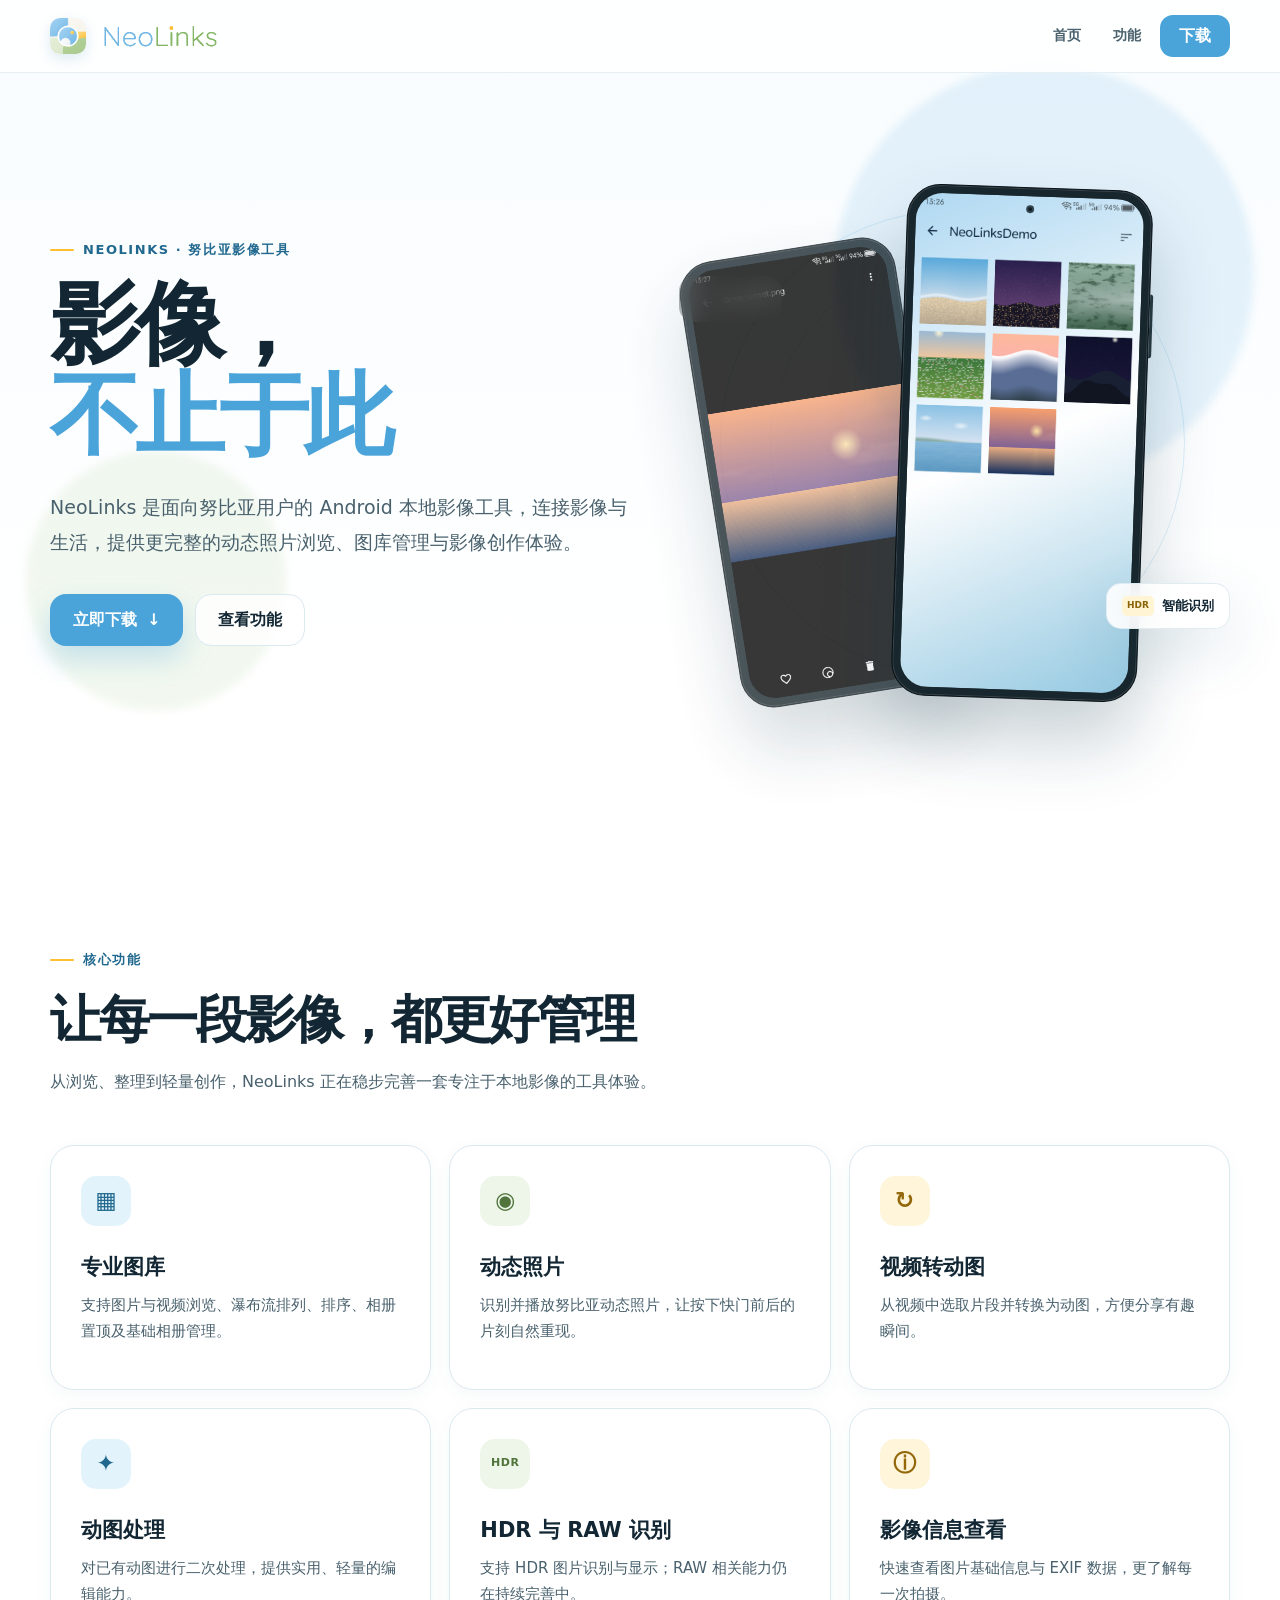
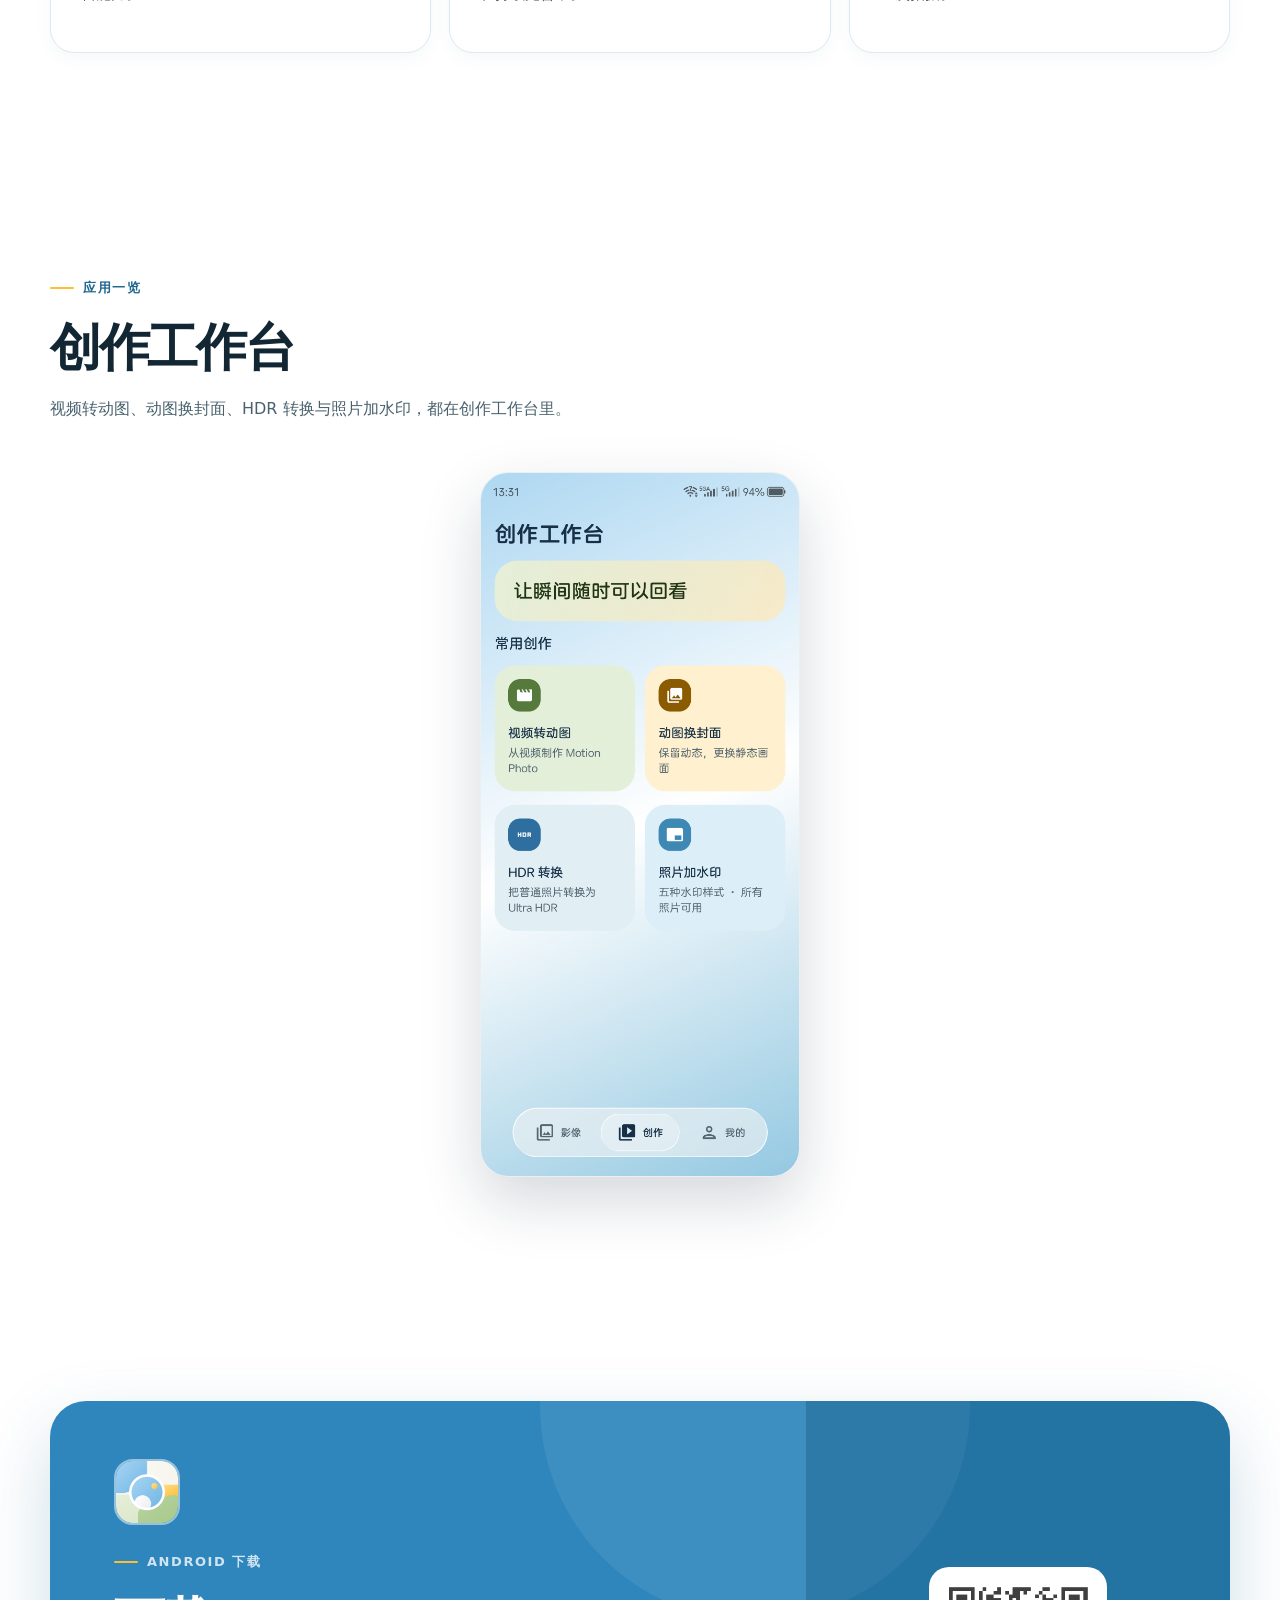
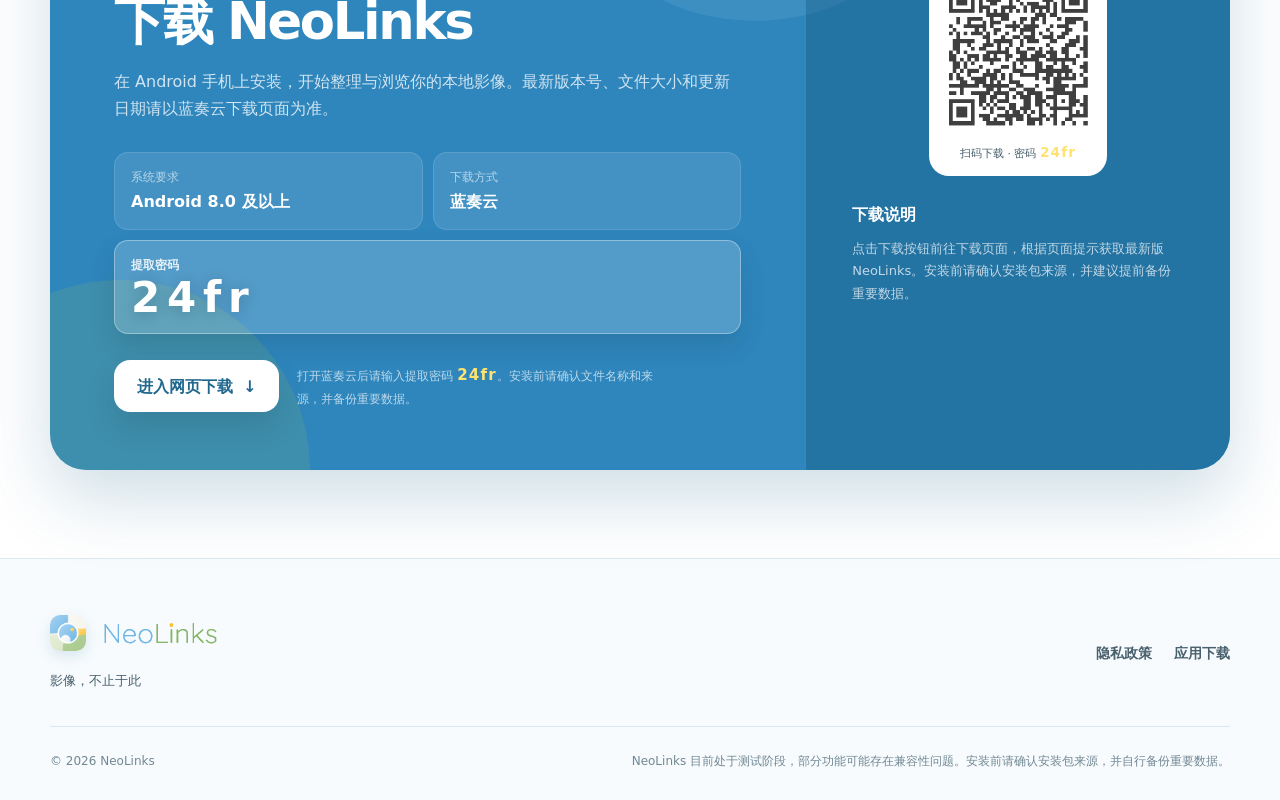
==== index.html @ cbce072b "首页使用应用真实界面截图，新增创作工作台预览区块" ====
<!doctype html>
<html lang="zh-CN">
<head>
  <meta charset="utf-8">
  <meta name="viewport" content="width=device-width, initial-scale=1">
  <meta name="theme-color" content="#f7fbfe">
  <meta name="description" content="NeoLinks（努比亚影像工具）是面向 Android 用户的本地影像应用，支持图库管理、动态照片、视频转动图与影像信息查看。">
  <meta name="author" content="NeoLinks">
  <meta name="application-name" content="NeoLinks">
  <link rel="canonical" href="https://wavejiang.github.io/neolinks-website/">
  <meta property="og:type" content="website">
  <meta property="og:site_name" content="NeoLinks">
  <meta property="og:title" content="NeoLinks（努比亚影像工具）官网">
  <meta property="og:description" content="NeoLinks 是面向努比亚用户的 Android 本地影像工具，支持图库管理、动态照片与影像信息查看。">
  <meta property="og:url" content="https://wavejiang.github.io/neolinks-website/">
  <meta property="og:locale" content="zh_CN">
  <meta name="twitter:card" content="summary">
  <meta name="twitter:title" content="NeoLinks（努比亚影像工具）官网">
  <meta name="twitter:description" content="面向努比亚用户的 Android 本地影像工具。">
  <title>NeoLinks（努比亚影像工具）官网｜影像，不止于此</title>
  <link rel="icon" type="image/png" href="assets/logo/neolinks-icon.png">
  <link rel="stylesheet" href="styles/main.css?v=202608022238">
  <script src="scripts/main.js?v=202608022238" defer></script>
  <script type="application/ld+json">
  {
    "@context": "https://schema.org",
    "@type": "SoftwareApplication",
    "name": "NeoLinks",
    "alternateName": ["NeoLinks 努比亚影像工具", "努比亚图库工具"],
    "url": "https://wavejiang.github.io/neolinks-website/",
    "description": "面向努比亚用户的 Android 本地影像工具，支持图库管理、动态照片、视频转动图与影像信息查看。",
    "applicationCategory": "PhotographyApplication",
    "operatingSystem": "Android",
    "inLanguage": "zh-CN",
    "softwareVersion": "1.0.0",
    "downloadUrl": "https://wwbah.lanzoul.com/b01eunew0b",
    "publisher": {
      "@type": "Organization",
      "name": "NeoLinks"
    }
  }
  </script>
</head>
<body>
  <a class="skip-link" href="#main-content">跳到主要内容</a>

  <header class="site-header" id="top">
    <nav class="nav container" aria-label="主导航">
      <a class="brand" href="#home" aria-label="NeoLinks 首页">
        <img class="brand-icon" src="assets/logo/neolinks-icon.png" alt="">
        <img class="brand-wordmark" src="assets/logo/neolinks-wordmark.png" alt="NeoLinks">
      </a>

      <button class="menu-toggle" type="button" aria-expanded="false" aria-controls="nav-menu">
        <span class="sr-only">打开导航菜单</span>
        <span aria-hidden="true"></span>
        <span aria-hidden="true"></span>
        <span aria-hidden="true"></span>
      </button>

      <div class="nav-menu" id="nav-menu">
        <a href="#home">首页</a>
        <a href="#features">功能</a>
        <a class="button button-small download-link" href="#download" rel="noopener">下载</a>
      </div>
    </nav>
  </header>

  <main id="main-content">
    <section class="hero section" id="home">
      <div class="hero-glow hero-glow-one" aria-hidden="true"></div>
      <div class="hero-glow hero-glow-two" aria-hidden="true"></div>
      <div class="container hero-grid">
        <div class="hero-copy reveal">
          <div class="eyebrow"><span></span> NeoLinks · 努比亚影像工具</div>
          <h1>影像，<br><span>不止于此</span></h1>
          <p class="hero-description">NeoLinks 是面向努比亚用户的 Android 本地影像工具，连接影像与生活，提供更完整的动态照片浏览、图库管理与影像创作体验。</p>
          <div class="hero-actions">
            <a class="button button-primary download-link" href="#download" rel="noopener">
              <span>立即下载</span>
              <span aria-hidden="true">↓</span>
            </a>
            <a class="button button-secondary" href="#features">查看功能</a>
          </div>
        </div>

        <div class="hero-visual reveal" aria-label="NeoLinks 应用界面示意图">
          <div class="orbit orbit-one" aria-hidden="true"></div>
          <div class="orbit orbit-two" aria-hidden="true"></div>
          <div class="phone phone-back" aria-hidden="true">
            <div class="phone-screen">
              <img src="assets/screenshots/screen-viewer.png" alt="NeoLinks 大图查看界面">
            </div>
          </div>
          <div class="phone phone-front">
            <div class="phone-speaker" aria-hidden="true"></div>
            <div class="phone-screen">
              <img src="assets/screenshots/screen-album.png" alt="NeoLinks 图库界面">
            </div>
          </div>
          <div class="floating-chip chip-photo" aria-hidden="true"><span>◉</span> 动态照片</div>
          <div class="floating-chip chip-hdr" aria-hidden="true"><span>HDR</span> 智能识别</div>
        </div>
      </div>
    </section>

    <section class="section features-section" id="features">
      <div class="container">
        <div class="section-heading reveal">
          <p class="eyebrow"><span></span> 核心功能</p>
          <h2>让每一段影像，都更好管理</h2>
          <p>从浏览、整理到轻量创作，NeoLinks 正在稳步完善一套专注于本地影像的工具体验。</p>
        </div>

        <div class="feature-grid">
          <article class="feature-card reveal">
            <div class="feature-icon" aria-hidden="true">▦</div>
            <h3>专业图库</h3>
            <p>支持图片与视频浏览、瀑布流排列、排序、相册置顶及基础相册管理。</p>
          </article>
          <article class="feature-card reveal">
            <div class="feature-icon" aria-hidden="true">◉</div>
            <h3>动态照片</h3>
            <p>识别并播放努比亚动态照片，让按下快门前后的片刻自然重现。</p>
          </article>
          <article class="feature-card reveal">
            <div class="feature-icon" aria-hidden="true">↻</div>
            <h3>视频转动图</h3>
            <p>从视频中选取片段并转换为动图，方便分享有趣瞬间。</p>
          </article>
          <article class="feature-card reveal">
            <div class="feature-icon" aria-hidden="true">✦</div>
            <h3>动图处理</h3>
            <p>对已有动图进行二次处理，提供实用、轻量的编辑能力。</p>
          </article>
          <article class="feature-card reveal">
            <div class="feature-icon feature-icon-text" aria-hidden="true">HDR</div>
            <h3>HDR 与 RAW 识别</h3>
            <p>支持 HDR 图片识别与显示；RAW 相关能力仍在持续完善中。</p>
          </article>
          <article class="feature-card reveal">
            <div class="feature-icon" aria-hidden="true">ⓘ</div>
            <h3>影像信息查看</h3>
            <p>快速查看图片基础信息与 EXIF 数据，更了解每一次拍摄。</p>
          </article>
        </div>
      </div>
    </section>

    <section class="section" id="preview">
      <div class="container">
        <div class="section-heading reveal">
          <p class="eyebrow"><span></span> 应用一览</p>
          <h2>创作工作台</h2>
          <p>视频转动图、动图换封面、HDR 转换与照片加水印，都在创作工作台里。</p>
        </div>
        <div class="reveal" style="display:flex;justify-content:center">
          <img src="assets/screenshots/screen-create.png" alt="NeoLinks 创作工作台" style="width:min(320px,78vw);border-radius:28px;box-shadow:0 24px 60px rgba(24,38,61,.18);border:1px solid rgba(24,38,61,.08)">
        </div>
      </div>
    </section>

    <section class="section download-section" id="download">
      <div class="container">
        <div class="download-panel reveal">
          <div class="download-content">
            <img class="download-logo" src="assets/logo/neolinks-icon.png" alt="NeoLinks 图标">
            <p class="eyebrow eyebrow-light"><span></span> Android 下载</p>
            <h2>下载 NeoLinks</h2>
            <p>在 Android 手机上安装，开始整理与浏览你的本地影像。最新版本号、文件大小和更新日期请以蓝奏云下载页面为准。</p>
            <dl class="download-details">
              <div><dt>系统要求</dt><dd data-config="minAndroidVersion">Android 8.0 及以上</dd></div>
              <div><dt>下载方式</dt><dd>蓝奏云</dd></div>
              <div><dt>提取密码</dt><dd data-config="downloadPassword">24fr</dd></div>
            </dl>
            <div class="download-actions">
              <a class="button button-white download-external-link" href="#download" rel="noopener">进入网页下载 <span aria-hidden="true">↓</span></a>
              <p>打开蓝奏云后请输入提取密码 <strong data-config="downloadPassword">24fr</strong>。安装前请确认文件名称和来源，并备份重要数据。</p>
            </div>
          </div>

          <aside class="download-aside" aria-label="下载二维码与更新内容">
            <div class="qr-placeholder">
              <img class="qr-image" src="assets/qr-code/neolinks-download-qr.png" alt="NeoLinks 蓝奏云下载二维码">
              <span>扫码下载 · 密码 <strong data-config="downloadPassword">24fr</strong></span>
            </div>
            <div class="release-notes">
              <h3>下载说明</h3>
              <p>点击下载按钮前往下载页面，根据页面提示获取最新版 NeoLinks。安装前请确认安装包来源，并建议提前备份重要数据。</p>
            </div>
          </aside>
        </div>
      </div>
    </section>
  </main>

  <footer class="site-footer">
    <div class="container footer-main">
      <div class="footer-brand">
        <a class="brand" href="#top" aria-label="返回页面顶部">
          <img class="brand-icon" src="assets/logo/neolinks-icon.png" alt="">
          <img class="brand-wordmark" src="assets/logo/neolinks-wordmark.png" alt="NeoLinks">
        </a>
        <p>影像，不止于此</p>
      </div>
      <nav class="footer-links" aria-label="页脚导航">
        <a href="privacy.html">隐私政策</a>
        <a class="releases-link" href="#download">应用下载</a>
      </nav>
    </div>
    <div class="container footer-bottom">
      <p>© <span id="current-year">2026</span> NeoLinks</p>
      <p>NeoLinks 目前处于测试阶段，部分功能可能存在兼容性问题。安装前请确认安装包来源，并自行备份重要数据。</p>
    </div>
  </footer>
</body>
</html>
---- styles/main.css ----
:root {
  --blue-50: #f2f9fd;
  --blue-100: #e3f3fb;
  --blue-200: #c8e7f7;
  --blue-400: #70b7e5;
  --blue-500: #4aa4da;
  --blue-600: #2e86bd;
  --blue-700: #21688f;
  --green: #83b665;
  --yellow: #ffbe32;
  --ink: #122733;
  --ink-soft: #49616d;
  --line: #dbe9f0;
  --surface: #ffffff;
  --surface-soft: #f7fbfd;
  --shadow-sm: 0 8px 24px rgba(34, 92, 121, 0.08);
  --shadow-md: 0 22px 60px rgba(34, 92, 121, 0.14);
  --radius-sm: 16px;
  --radius-md: 24px;
  --radius-lg: 36px;
  --container: 1180px;
}

* {
  box-sizing: border-box;
}

html {
  scroll-behavior: smooth;
  scroll-padding-top: 88px;
}

body {
  margin: 0;
  color: var(--ink);
  background: var(--surface);
  font-family: Inter, "PingFang SC", "Microsoft YaHei", system-ui, -apple-system, BlinkMacSystemFont, "Segoe UI", sans-serif;
  font-size: 16px;
  line-height: 1.7;
  overflow-x: hidden;
  text-rendering: optimizeLegibility;
}

img {
  display: block;
  max-width: 100%;
}

a {
  color: inherit;
  text-decoration: none;
}

button,
a {
  -webkit-tap-highlight-color: transparent;
}

button {
  font: inherit;
}

:focus-visible {
  outline: 3px solid rgba(74, 164, 218, 0.42);
  outline-offset: 4px;
}

.sr-only {
  position: absolute;
  width: 1px;
  height: 1px;
  padding: 0;
  margin: -1px;
  overflow: hidden;
  clip: rect(0, 0, 0, 0);
  white-space: nowrap;
  border: 0;
}

.skip-link {
  position: fixed;
  z-index: 999;
  top: 12px;
  left: 12px;
  padding: 10px 16px;
  color: #fff;
  background: var(--blue-700);
  border-radius: 10px;
  transform: translateY(-150%);
}

.skip-link:focus {
  transform: translateY(0);
}

.container {
  width: min(calc(100% - 40px), var(--container));
  margin-inline: auto;
}

.section {
  position: relative;
  padding: 112px 0;
}

.site-header {
  position: fixed;
  z-index: 100;
  top: 0;
  right: 0;
  left: 0;
  background: rgba(255, 255, 255, 0.84);
  border-bottom: 1px solid rgba(219, 233, 240, 0.7);
  backdrop-filter: blur(18px);
  -webkit-backdrop-filter: blur(18px);
}

.nav {
  min-height: 72px;
  display: flex;
  align-items: center;
  justify-content: space-between;
  gap: 24px;
}

.brand {
  display: inline-flex;
  align-items: center;
  flex: 0 0 auto;
  gap: 11px;
}

.brand-icon {
  width: 36px;
  height: 36px;
  border-radius: 10px;
  box-shadow: 0 5px 14px rgba(58, 132, 174, 0.16);
}

.brand-wordmark {
  width: 126px;
  height: auto;
}

.nav-menu {
  display: flex;
  align-items: center;
  gap: 6px;
}

.nav-menu > a:not(.button) {
  padding: 10px 13px;
  color: var(--ink-soft);
  border-radius: 12px;
  font-size: 14px;
  font-weight: 600;
  transition: color 180ms ease, background-color 180ms ease;
}

.nav-menu > a:not(.button):hover {
  color: var(--blue-700);
  background: var(--blue-50);
}

.menu-toggle {
  display: none;
  width: 46px;
  height: 46px;
  padding: 11px;
  background: var(--blue-50);
  border: 0;
  border-radius: 14px;
  cursor: pointer;
}

.menu-toggle span:not(.sr-only) {
  display: block;
  width: 100%;
  height: 2px;
  margin: 5px 0;
  background: var(--ink);
  border-radius: 2px;
  transition: transform 180ms ease, opacity 180ms ease;
}

.button {
  min-height: 52px;
  padding: 13px 22px;
  display: inline-flex;
  align-items: center;
  justify-content: center;
  gap: 10px;
  border: 1px solid transparent;
  border-radius: 16px;
  font-weight: 700;
  line-height: 1.2;
  cursor: pointer;
  transition: transform 180ms ease, box-shadow 180ms ease, background-color 180ms ease;
}

.button:hover {
  transform: translateY(-2px);
}

.button-small {
  min-height: 42px;
  padding: 10px 18px;
  color: #fff;
  background: var(--blue-500);
  border-radius: 13px;
}

.button-primary {
  color: #fff;
  background: var(--blue-500);
  box-shadow: 0 13px 28px rgba(74, 164, 218, 0.28);
}

.button-primary:hover {
  background: var(--blue-600);
  box-shadow: 0 17px 34px rgba(74, 164, 218, 0.32);
}

.button-secondary {
  color: var(--ink);
  background: rgba(255, 255, 255, 0.84);
  border-color: var(--line);
}

.button-secondary:hover {
  background: #fff;
  box-shadow: var(--shadow-sm);
}

.hero {
  min-height: 780px;
  padding-top: 160px;
  display: flex;
  align-items: center;
  background: linear-gradient(180deg, #f8fcfe 0%, #fff 82%);
  isolation: isolate;
}

.hero-grid {
  display: grid;
  grid-template-columns: minmax(0, 1.02fr) minmax(430px, 0.98fr);
  align-items: center;
  gap: 48px;
}

.hero-copy {
  position: relative;
  z-index: 2;
}

.eyebrow {
  margin: 0 0 18px;
  display: flex;
  align-items: center;
  gap: 9px;
  color: var(--blue-700);
  font-size: 13px;
  font-weight: 800;
  letter-spacing: 0.12em;
  text-transform: uppercase;
}

.eyebrow > span {
  width: 24px;
  height: 2px;
  background: var(--yellow);
  border-radius: 2px;
}

.hero h1 {
  max-width: 670px;
  margin: 0;
  font-size: clamp(58px, 7vw, 96px);
  font-weight: 760;
  line-height: 1.02;
  letter-spacing: -0.06em;
}

.hero h1 span {
  color: var(--blue-500);
}

.hero-description {
  max-width: 630px;
  margin: 28px 0 0;
  color: var(--ink-soft);
  font-size: 19px;
  line-height: 1.85;
}

.hero-actions {
  margin-top: 34px;
  display: flex;
  flex-wrap: wrap;
  gap: 12px;
}

.hero-visual {
  position: relative;
  height: 565px;
  display: grid;
  place-items: center;
}

.hero-glow {
  position: absolute;
  z-index: -1;
  border-radius: 50%;
  filter: blur(4px);
  pointer-events: none;
}

.hero-glow-one {
  top: 65px;
  right: 2%;
  width: 420px;
  height: 420px;
  background: rgba(112, 183, 229, 0.17);
}

.hero-glow-two {
  bottom: 15%;
  left: 2%;
  width: 260px;
  height: 260px;
  background: rgba(131, 182, 101, 0.1);
}

.phone {
  position: absolute;
  width: 246px;
  padding: 8px;
  background: #18262d;
  border: 1px solid #081116;
  border-radius: 34px;
  box-shadow: 0 40px 70px rgba(25, 62, 80, 0.24), inset 0 0 0 1px rgba(255, 255, 255, 0.14);
}

.phone::after {
  content: "";
  position: absolute;
  top: 102px;
  right: -4px;
  width: 3px;
  height: 64px;
  background: #253840;
  border-radius: 0 3px 3px 0;
}

.phone-screen {
  overflow: hidden;
  background: var(--blue-50);
  border-radius: 27px;
  aspect-ratio: 9 / 19.5;
}

.phone-screen img {
  width: 100%;
  height: 100%;
  object-fit: cover;
}

.phone-speaker {
  position: absolute;
  z-index: 3;
  top: 17px;
  left: 50%;
  width: 8px;
  height: 8px;
  background: #111d22;
  border: 2px solid #31464f;
  border-radius: 50%;
  transform: translateX(-50%);
}

.phone-front {
  z-index: 2;
  right: 85px;
  transform: rotate(2deg);
}

.phone-back {
  z-index: 1;
  left: 34px;
  width: 218px;
  opacity: 0.78;
  transform: translateY(30px) rotate(-9deg);
}

.orbit {
  position: absolute;
  border: 1px solid rgba(74, 164, 218, 0.18);
  border-radius: 50%;
}

.orbit-one {
  width: 465px;
  height: 465px;
}

.orbit-two {
  width: 365px;
  height: 365px;
  border-style: dashed;
}

.floating-chip {
  position: absolute;
  z-index: 4;
  padding: 11px 15px;
  display: flex;
  align-items: center;
  gap: 8px;
  color: var(--ink);
  background: rgba(255, 255, 255, 0.9);
  border: 1px solid rgba(219, 233, 240, 0.86);
  border-radius: 15px;
  box-shadow: var(--shadow-md);
  backdrop-filter: blur(12px);
  font-size: 13px;
  font-weight: 750;
}

.floating-chip span {
  color: var(--blue-500);
}

.chip-photo {
  top: 116px;
  left: 4px;
}

.chip-hdr {
  right: 0;
  bottom: 96px;
}

.chip-hdr span {
  padding: 2px 5px;
  color: #8b6309;
  background: #fff4d3;
  border-radius: 5px;
  font-size: 9px;
}

.section-heading {
  max-width: 650px;
  margin-bottom: 50px;
}

.section-heading h2,
.download-content h2,
.feedback-panel h2 {
  margin: 0;
  font-size: clamp(34px, 4vw, 52px);
  line-height: 1.18;
  letter-spacing: -0.045em;
}

.section-heading > p:last-child,
.feedback-panel > div > p:last-child {
  margin: 18px 0 0;
  color: var(--ink-soft);
}

.features-section {
  background: var(--surface);
}

.feature-grid {
  display: grid;
  grid-template-columns: repeat(3, minmax(0, 1fr));
  gap: 18px;
}

.feature-card {
  min-height: 245px;
  padding: 30px;
  background: #fff;
  border: 1px solid var(--line);
  border-radius: var(--radius-md);
  box-shadow: 0 5px 18px rgba(34, 92, 121, 0.045);
  transition: transform 220ms ease, box-shadow 220ms ease, border-color 220ms ease;
}

.feature-card:hover {
  border-color: var(--blue-200);
  box-shadow: var(--shadow-md);
  transform: translateY(-5px);
}

.feature-icon {
  width: 50px;
  height: 50px;
  display: grid;
  place-items: center;
  color: var(--blue-700);
  background: var(--blue-100);
  border-radius: 15px;
  font-size: 23px;
  font-weight: 700;
}

.feature-card:nth-child(2) .feature-icon,
.feature-card:nth-child(5) .feature-icon {
  color: #50743c;
  background: #edf6e8;
}

.feature-card:nth-child(3) .feature-icon,
.feature-card:nth-child(6) .feature-icon {
  color: #93670a;
  background: #fff5da;
}

.feature-icon-text {
  font-size: 11px;
  letter-spacing: 0.05em;
}

.feature-card h3 {
  margin: 24px 0 8px;
  font-size: 21px;
}

.feature-card p {
  margin: 0;
  color: var(--ink-soft);
  font-size: 15px;
}

.screenshots-section {
  overflow: hidden;
  background: var(--surface-soft);
}

.section-heading-row {
  max-width: none;
  display: flex;
  align-items: end;
  justify-content: space-between;
  gap: 44px;
}

.section-heading-row > div {
  max-width: 600px;
}

.section-heading-row > p {
  max-width: 390px;
}

.screenshot-track {
  margin-right: calc((100vw - min(calc(100vw - 40px), var(--container))) / -2);
  padding: 12px max(40px, calc((100vw - var(--container)) / 2)) 24px 0;
  display: grid;
  grid-auto-columns: 255px;
  grid-auto-flow: column;
  gap: 22px;
  overflow-x: auto;
  overscroll-behavior-inline: contain;
  scroll-snap-type: x mandatory;
  scrollbar-width: thin;
  scrollbar-color: var(--blue-200) transparent;
}

.screenshot-card {
  margin: 0;
  scroll-snap-align: start;
}

.device-frame {
  position: relative;
  padding: 7px;
  overflow: hidden;
  background: #16272f;
  border: 1px solid #0c171c;
  border-radius: 31px;
  box-shadow: 0 24px 45px rgba(26, 61, 78, 0.16), inset 0 0 0 1px rgba(255, 255, 255, 0.12);
}

.device-frame::before {
  content: "";
  position: absolute;
  z-index: 2;
  top: 14px;
  left: 50%;
  width: 7px;
  height: 7px;
  background: #0b161b;
  border: 1px solid #354b55;
  border-radius: 50%;
  transform: translateX(-50%);
}

.device-frame img {
  width: 100%;
  aspect-ratio: 9 / 19.5;
  object-fit: cover;
  border-radius: 24px;
}

.screenshot-card figcaption {
  margin-top: 14px;
  color: var(--ink-soft);
  text-align: center;
  font-size: 14px;
  font-weight: 650;
}

.download-section {
  padding-bottom: 88px;
}

.download-panel {
  position: relative;
  overflow: hidden;
  display: grid;
  grid-template-columns: minmax(0, 1.28fr) minmax(280px, 0.72fr);
  background: var(--blue-600);
  border-radius: var(--radius-lg);
  box-shadow: 0 28px 70px rgba(33, 104, 143, 0.22);
}

.download-panel::before,
.download-panel::after {
  content: "";
  position: absolute;
  border-radius: 50%;
  pointer-events: none;
}

.download-panel::before {
  top: -210px;
  right: 22%;
  width: 430px;
  height: 430px;
  background: rgba(255, 255, 255, 0.07);
}

.download-panel::after {
  bottom: -190px;
  left: -120px;
  width: 380px;
  height: 380px;
  background: rgba(131, 182, 101, 0.18);
}

.download-content,
.download-aside {
  position: relative;
  z-index: 1;
}

.download-content {
  padding: 58px 64px;
  color: #fff;
}

.download-logo {
  width: 66px;
  height: 66px;
  margin-bottom: 26px;
  border: 2px solid rgba(255, 255, 255, 0.5);
  border-radius: 19px;
}

.eyebrow-light {
  color: rgba(255, 255, 255, 0.78);
}

.download-content > p:not(.eyebrow) {
  max-width: 620px;
  margin: 16px 0 0;
  color: rgba(255, 255, 255, 0.78);
}

.download-details {
  margin: 30px 0 0;
  display: grid;
  grid-template-columns: repeat(2, minmax(0, 1fr));
  gap: 10px;
}

.download-details > div {
  padding: 14px 16px;
  background: rgba(255, 255, 255, 0.1);
  border: 1px solid rgba(255, 255, 255, 0.12);
  border-radius: 14px;
}

.download-details dt,
.download-details dd {
  margin: 0;
}

.download-details dt {
  color: rgba(255, 255, 255, 0.62);
  font-size: 12px;
}

.download-details dd {
  font-weight: 750;
}


.download-details > div:last-child {
  grid-column: 1 / -1;
  background: rgba(255, 255, 255, 0.18);
  border-color: rgba(255, 255, 255, 0.34);
  box-shadow: 0 12px 26px rgba(18, 39, 51, 0.14);
}

.download-details > div:last-child dt {
  color: rgba(255, 255, 255, 0.86);
  font-weight: 800;
}

.download-details > div:last-child dd[data-config="downloadPassword"] {
  margin-top: 2px;
  color: #fff;
  font-size: clamp(30px, 4vw, 42px);
  line-height: 1;
  letter-spacing: 0.16em;
  font-weight: 900;
  text-shadow: 0 2px 14px rgba(18, 39, 51, 0.22);
}

.download-actions p strong[data-config="downloadPassword"],
.qr-placeholder strong[data-config="downloadPassword"] {
  color: #ffe36e;
  font-size: 1.25em;
  font-weight: 900;
  letter-spacing: 0.08em;
}

.download-actions {
  margin-top: 26px;
  display: flex;
  align-items: center;
  gap: 18px;
}

.button-white {
  flex: 0 0 auto;
  color: var(--blue-700);
  background: #fff;
  box-shadow: 0 15px 30px rgba(18, 39, 51, 0.14);
}

.download-actions p {
  max-width: 360px;
  margin: 0;
  color: rgba(255, 255, 255, 0.68);
  font-size: 12px;
}

.download-aside {
  padding: 46px;
  display: flex;
  flex-direction: column;
  justify-content: center;
  gap: 25px;
  background: rgba(15, 75, 108, 0.32);
  border-left: 1px solid rgba(255, 255, 255, 0.12);
}

.qr-placeholder {
  width: 178px;
  padding: 12px;
  align-self: center;
  color: rgba(255, 255, 255, 0.7);
  background: #fff;
  border-radius: 20px;
  text-align: center;
  font-size: 11px;
}

.qr-image {
  width: 154px;
  height: 154px;
  margin-bottom: 8px;
  object-fit: contain;
  border-radius: 9px;
}

.qr-placeholder span {
  color: var(--ink-soft);
}

.release-notes {
  color: #fff;
}

.release-notes h3 {
  margin: 0 0 10px;
  font-size: 16px;
}

.release-notes p {
  margin: 0;
  color: rgba(255, 255, 255, 0.72);
  font-size: 13px;
}

.feedback-section {
  padding-top: 60px;
  background: var(--surface-soft);
}

.feedback-panel {
  padding: 48px 54px;
  display: flex;
  align-items: center;
  justify-content: space-between;
  gap: 48px;
  background: #fff;
  border: 1px solid var(--line);
  border-radius: var(--radius-lg);
  box-shadow: var(--shadow-sm);
}

.feedback-panel > div {
  max-width: 690px;
}

.feedback-panel h2 {
  font-size: clamp(30px, 3.5vw, 46px);
}

.site-footer {
  padding: 56px 0 28px;
  background: var(--surface-soft);
  border-top: 1px solid var(--line);
}

.footer-main {
  padding-bottom: 34px;
  display: flex;
  align-items: center;
  justify-content: space-between;
  gap: 34px;
}

.footer-brand > p {
  margin: 11px 0 0;
  color: var(--ink-soft);
  font-size: 13px;
}

.footer-links {
  display: flex;
  flex-wrap: wrap;
  gap: 22px;
  color: var(--ink-soft);
  font-size: 14px;
  font-weight: 600;
}

.footer-links a:hover {
  color: var(--blue-700);
}

.footer-bottom {
  padding-top: 24px;
  display: flex;
  align-items: start;
  justify-content: space-between;
  gap: 36px;
  color: #718894;
  border-top: 1px solid var(--line);
  font-size: 12px;
}

.footer-bottom p {
  margin: 0;
}

.footer-bottom p:last-child {
  max-width: 700px;
  text-align: right;
}

.reveal {
  opacity: 0;
  transform: translateY(16px);
  transition: opacity 600ms ease, transform 600ms ease;
}

.reveal.is-visible {
  opacity: 1;
  transform: none;
}

.privacy-page {
  background: var(--surface-soft);
}

.privacy-main {
  min-height: calc(100vh - 250px);
  padding: 136px 0 90px;
}

.privacy-shell {
  max-width: 860px;
}

.privacy-header {
  margin-bottom: 28px;
}

.privacy-header h1 {
  margin: 0;
  font-size: clamp(42px, 6vw, 64px);
  line-height: 1.1;
  letter-spacing: -0.05em;
}

.privacy-header > p:last-child {
  color: var(--ink-soft);
}

.privacy-card {
  padding: 46px;
  background: #fff;
  border: 1px solid var(--line);
  border-radius: var(--radius-lg);
  box-shadow: var(--shadow-sm);
}

.privacy-card section + section {
  margin-top: 34px;
  padding-top: 30px;
  border-top: 1px solid var(--line);
}

.privacy-card h2 {
  margin: 0 0 12px;
  font-size: 21px;
}

.privacy-card p,
.privacy-card li {
  color: var(--ink-soft);
}

.privacy-card ul {
  padding-left: 22px;
}

.pending {
  display: inline-block;
  padding: 1px 7px;
  color: #805a06;
  background: #fff2c9;
  border: 1px solid #f0d37d;
  border-radius: 6px;
  font-size: 0.9em;
  font-weight: 750;
}

@media (max-width: 980px) {
  .section {
    padding: 90px 0;
  }

  .hero {
    padding-top: 135px;
  }

  .hero-grid {
    grid-template-columns: 1fr;
    gap: 25px;
  }

  .hero-copy {
    max-width: 760px;
  }

  .hero-visual {
    width: min(100%, 590px);
    margin-inline: auto;
  }

  .feature-grid {
    grid-template-columns: repeat(2, minmax(0, 1fr));
  }

  .download-content {
    padding: 48px 42px;
  }

  .download-aside {
    padding: 36px 28px;
  }

  .feedback-panel {
    align-items: flex-start;
    flex-direction: column;
  }
}

@media (max-width: 760px) {
  html {
    scroll-padding-top: 76px;
  }

  .container {
    width: min(calc(100% - 28px), var(--container));
  }

  .site-header {
    background: rgba(255, 255, 255, 0.94);
  }

  .nav {
    min-height: 66px;
  }

  .brand-wordmark {
    width: 109px;
  }

  .brand-icon {
    width: 34px;
    height: 34px;
  }

  .menu-toggle {
    display: block;
  }

  .menu-toggle[aria-expanded="true"] span:nth-child(2) {
    transform: translateY(7px) rotate(45deg);
  }

  .menu-toggle[aria-expanded="true"] span:nth-child(3) {
    opacity: 0;
  }

  .menu-toggle[aria-expanded="true"] span:nth-child(4) {
    transform: translateY(-7px) rotate(-45deg);
  }

  .nav-menu {
    position: absolute;
    top: calc(100% + 8px);
    right: 14px;
    left: 14px;
    padding: 12px;
    display: grid;
    background: #fff;
    border: 1px solid var(--line);
    border-radius: 20px;
    box-shadow: var(--shadow-md);
    opacity: 0;
    visibility: hidden;
    transform: translateY(-8px);
    transition: opacity 180ms ease, visibility 180ms ease, transform 180ms ease;
  }

  .nav-menu.is-open {
    opacity: 1;
    visibility: visible;
    transform: none;
  }

  .nav-menu > a:not(.button) {
    padding: 12px 14px;
  }

  .nav-menu .button {
    margin-top: 4px;
  }

  .section {
    padding: 72px 0;
  }

  .hero {
    min-height: auto;
    padding-top: 116px;
  }

  .hero h1 {
    font-size: clamp(52px, 16vw, 70px);
  }

  .hero-description {
    margin-top: 23px;
    font-size: 17px;
  }

  .hero-actions {
    display: grid;
    grid-template-columns: 1fr 1fr;
  }

  .hero-actions .button {
    padding-inline: 14px;
  }

  .hero-visual {
    height: 500px;
    margin-top: 18px;
  }

  .phone-front {
    right: calc(50% - 122px);
  }

  .phone-back {
    left: calc(50% - 178px);
  }

  .orbit-one {
    width: 390px;
    height: 390px;
  }

  .orbit-two {
    width: 310px;
    height: 310px;
  }

  .chip-photo {
    top: 75px;
    left: 2px;
  }

  .chip-hdr {
    right: 0;
    bottom: 50px;
  }

  .section-heading {
    margin-bottom: 34px;
  }

  .section-heading-row {
    align-items: flex-start;
    flex-direction: column;
    gap: 0;
  }

  .feature-grid {
    grid-template-columns: 1fr;
  }

  .feature-card {
    min-height: auto;
    padding: 25px;
  }

  .screenshot-track {
    margin-right: -14px;
    padding-right: 24px;
    grid-auto-columns: min(72vw, 260px);
  }

  .download-panel {
    grid-template-columns: 1fr;
    border-radius: 28px;
  }

  .download-content {
    padding: 38px 24px 30px;
  }

  .download-logo {
    width: 58px;
    height: 58px;
    margin-bottom: 20px;
  }

  .download-details {
    grid-template-columns: 1fr 1fr;
  }

  .download-actions {
    align-items: stretch;
    flex-direction: column;
  }

  .download-actions .button {
    width: 100%;
  }

  .download-aside {
    align-items: center;
    padding: 30px 24px 34px;
    border-top: 1px solid rgba(255, 255, 255, 0.12);
    border-left: 0;
  }

  .release-notes {
    width: min(100%, 360px);
  }

  .feedback-panel {
    padding: 34px 25px;
    gap: 28px;
  }

  .feedback-panel .button {
    width: 100%;
  }

  .footer-main,
  .footer-bottom {
    flex-direction: column;
  }

  .footer-bottom {
    gap: 12px;
  }

  .footer-bottom p:last-child {
    text-align: left;
  }

  .privacy-main {
    padding-top: 110px;
  }

  .privacy-card {
    padding: 28px 22px;
    border-radius: 24px;
  }
}

@media (max-width: 390px) {
  .hero-actions {
    grid-template-columns: 1fr;
  }

  .hero-visual {
    transform: scale(0.9);
    transform-origin: center top;
    margin-bottom: -50px;
  }

  .download-details {
    grid-template-columns: 1fr;
  }
}

@media (prefers-reduced-motion: reduce) {
  html {
    scroll-behavior: auto;
  }

  *,
  *::before,
  *::after {
    scroll-behavior: auto !important;
    transition-duration: 0.01ms !important;
    animation-duration: 0.01ms !important;
    animation-iteration-count: 1 !important;
  }

  .reveal {
    opacity: 1;
    transform: none;
  }
}
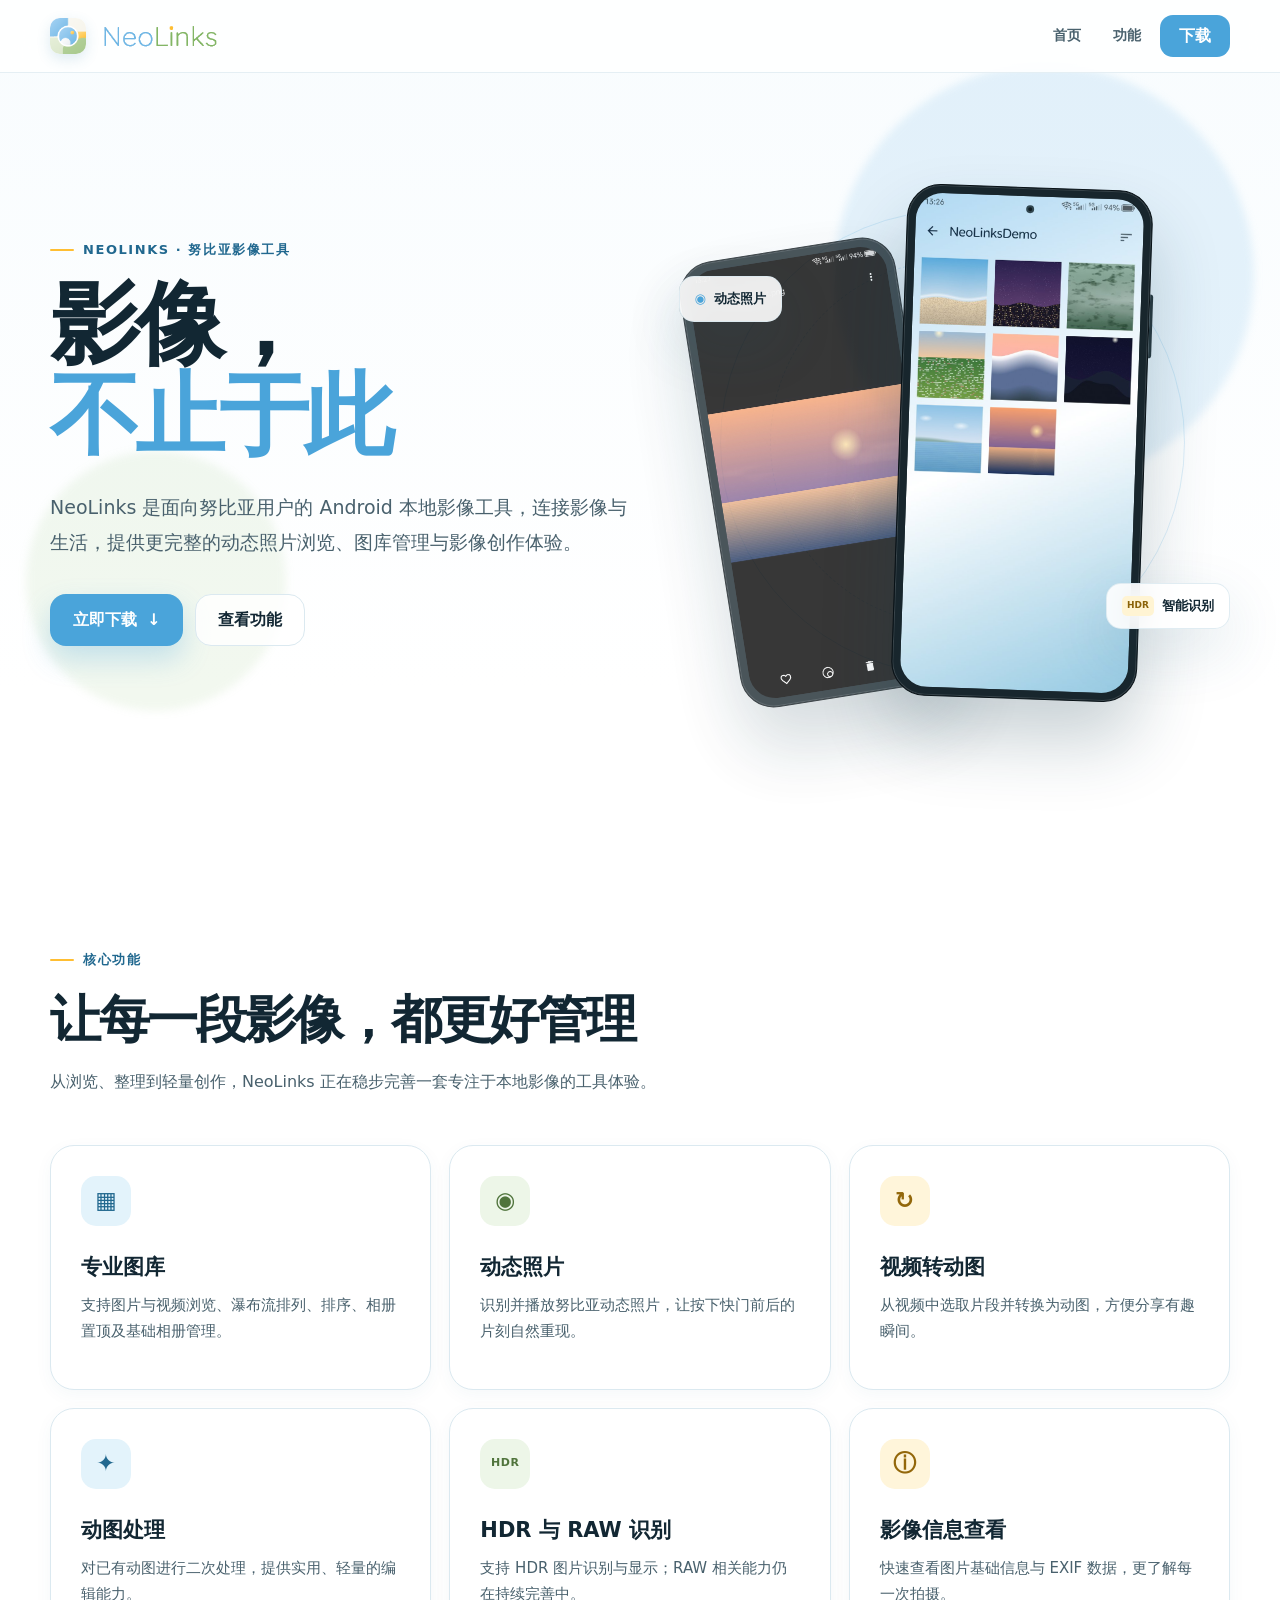
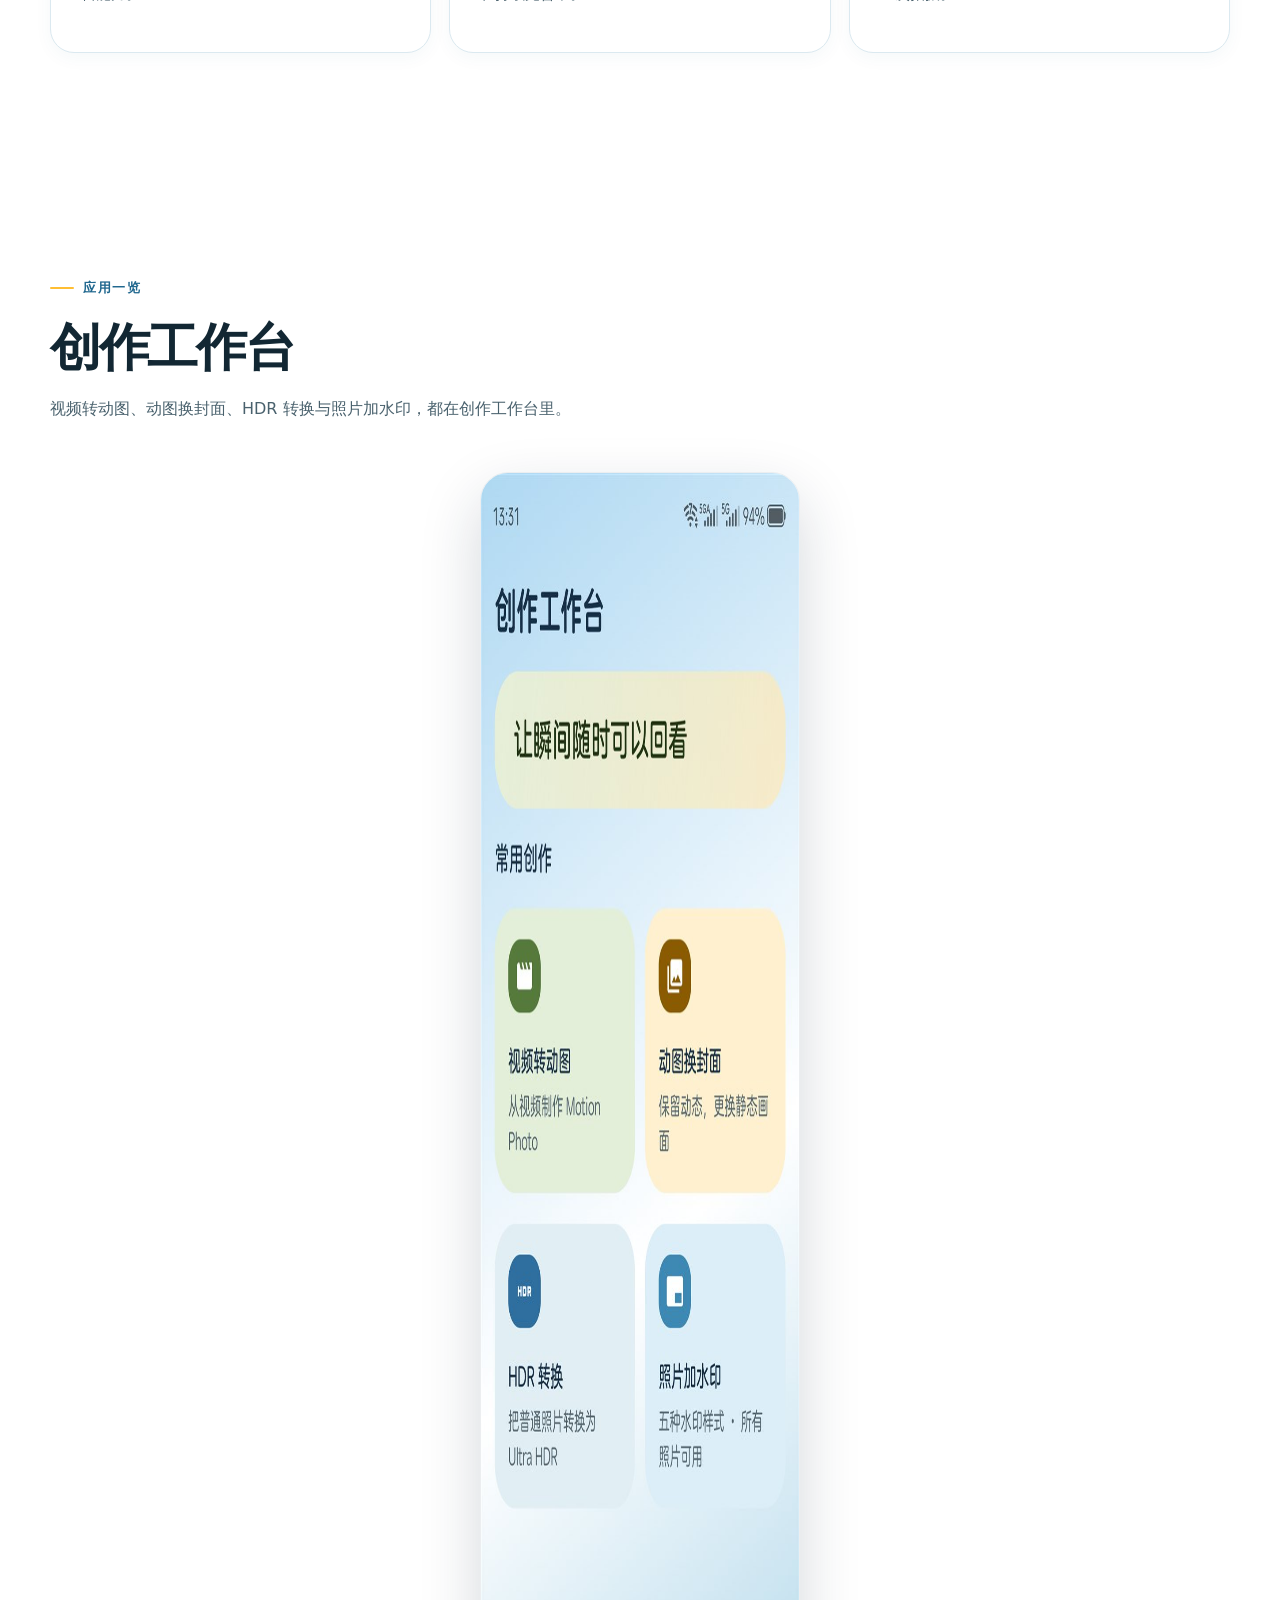
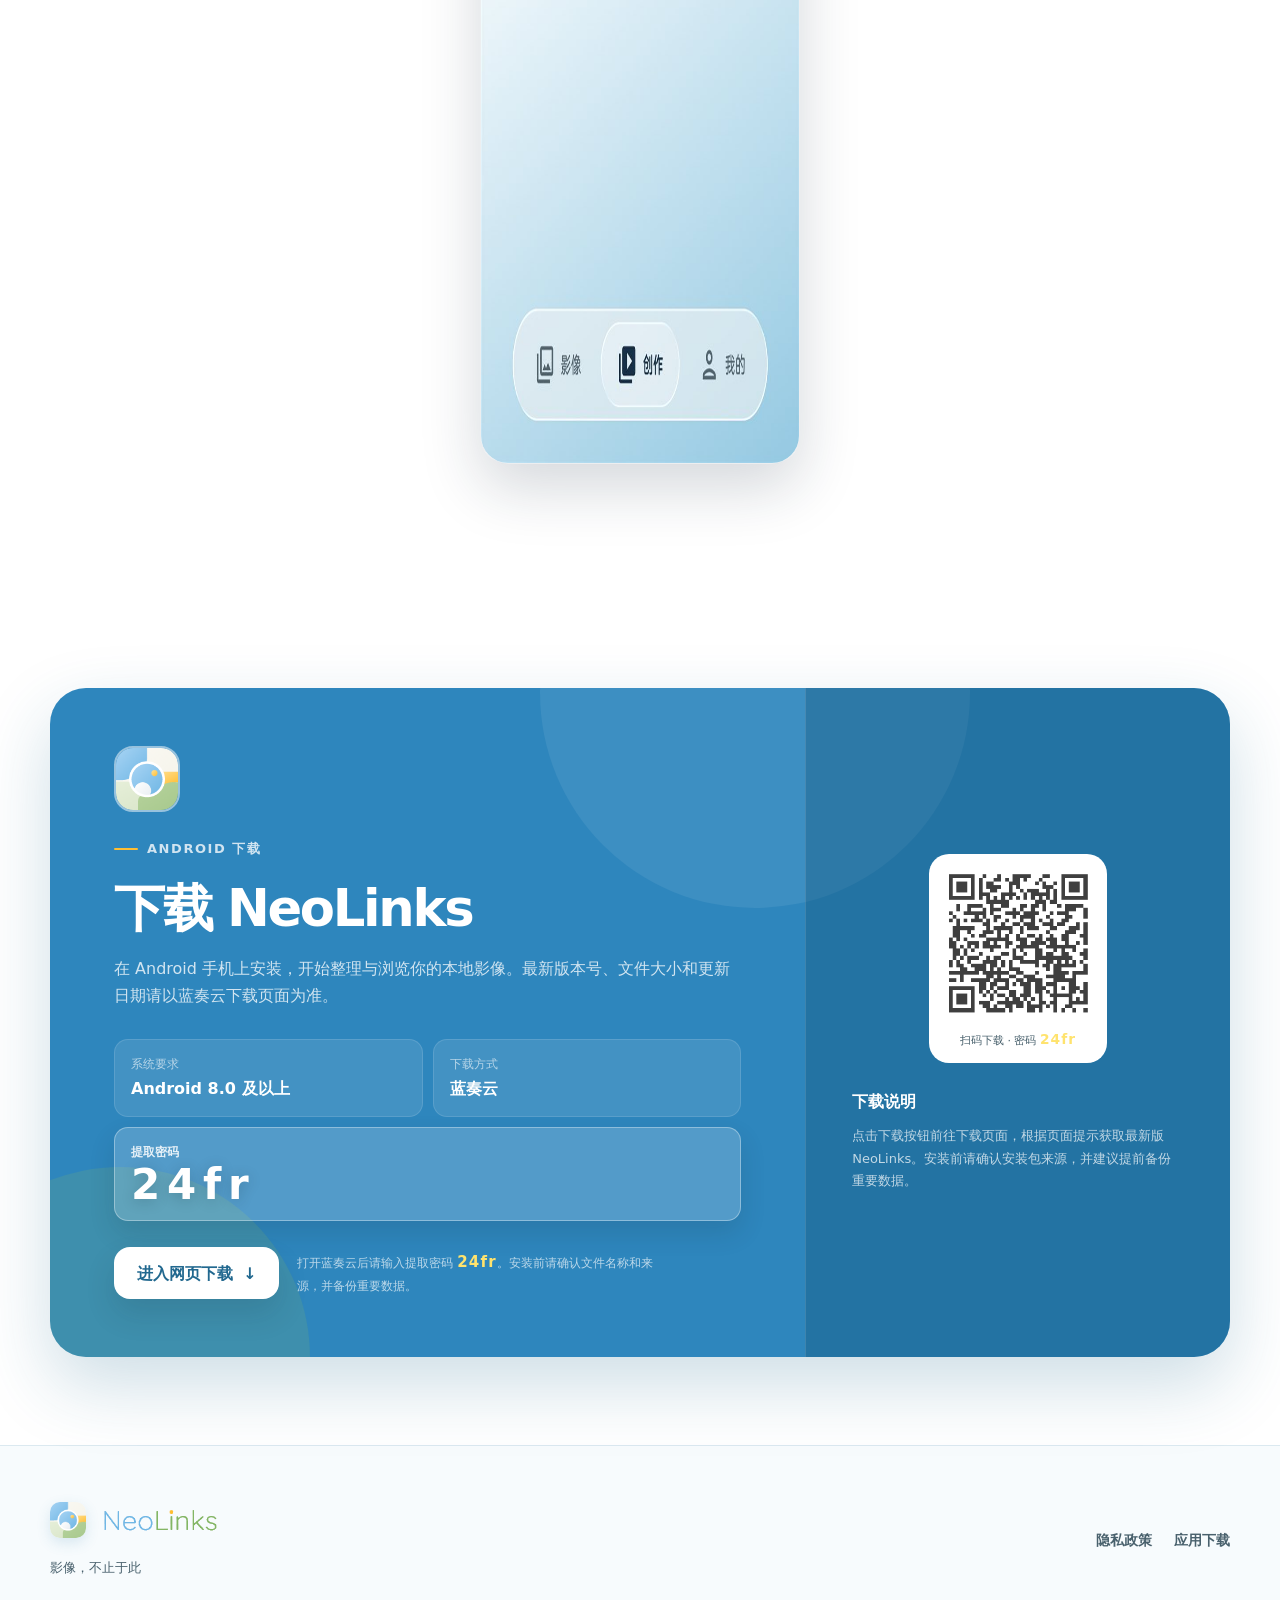
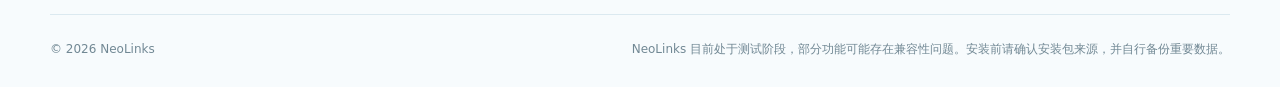
==== commit 658a4879: "首页截图转为 720px JPEG（约 3.6MB → 209KB），预览图懒加载" ====
--- a/index.html
+++ b/index.html
@@ -89,13 +89,13 @@
           <div class="orbit orbit-two" aria-hidden="true"></div>
           <div class="phone phone-back" aria-hidden="true">
             <div class="phone-screen">
-              <img src="assets/screenshots/screen-viewer.png" alt="NeoLinks 大图查看界面">
+              <img src="assets/screenshots/screen-viewer.jpg" alt="NeoLinks 大图查看界面" width="720" height="1592">
             </div>
           </div>
           <div class="phone phone-front">
             <div class="phone-speaker" aria-hidden="true"></div>
             <div class="phone-screen">
-              <img src="assets/screenshots/screen-album.png" alt="NeoLinks 图库界面">
+              <img src="assets/screenshots/screen-album.jpg" alt="NeoLinks 图库界面" width="720" height="1592">
             </div>
           </div>
           <div class="floating-chip chip-photo" aria-hidden="true"><span>◉</span> 动态照片</div>
@@ -155,7 +155,7 @@
           <p>视频转动图、动图换封面、HDR 转换与照片加水印，都在创作工作台里。</p>
         </div>
         <div class="reveal" style="display:flex;justify-content:center">
-          <img src="assets/screenshots/screen-create.png" alt="NeoLinks 创作工作台" style="width:min(320px,78vw);border-radius:28px;box-shadow:0 24px 60px rgba(24,38,61,.18);border:1px solid rgba(24,38,61,.08)">
+          <img src="assets/screenshots/screen-create.jpg" alt="NeoLinks 创作工作台" width="720" height="1592" loading="lazy" style="width:min(320px,78vw);border-radius:28px;box-shadow:0 24px 60px rgba(24,38,61,.18);border:1px solid rgba(24,38,61,.08)">
         </div>
       </div>
     </section>
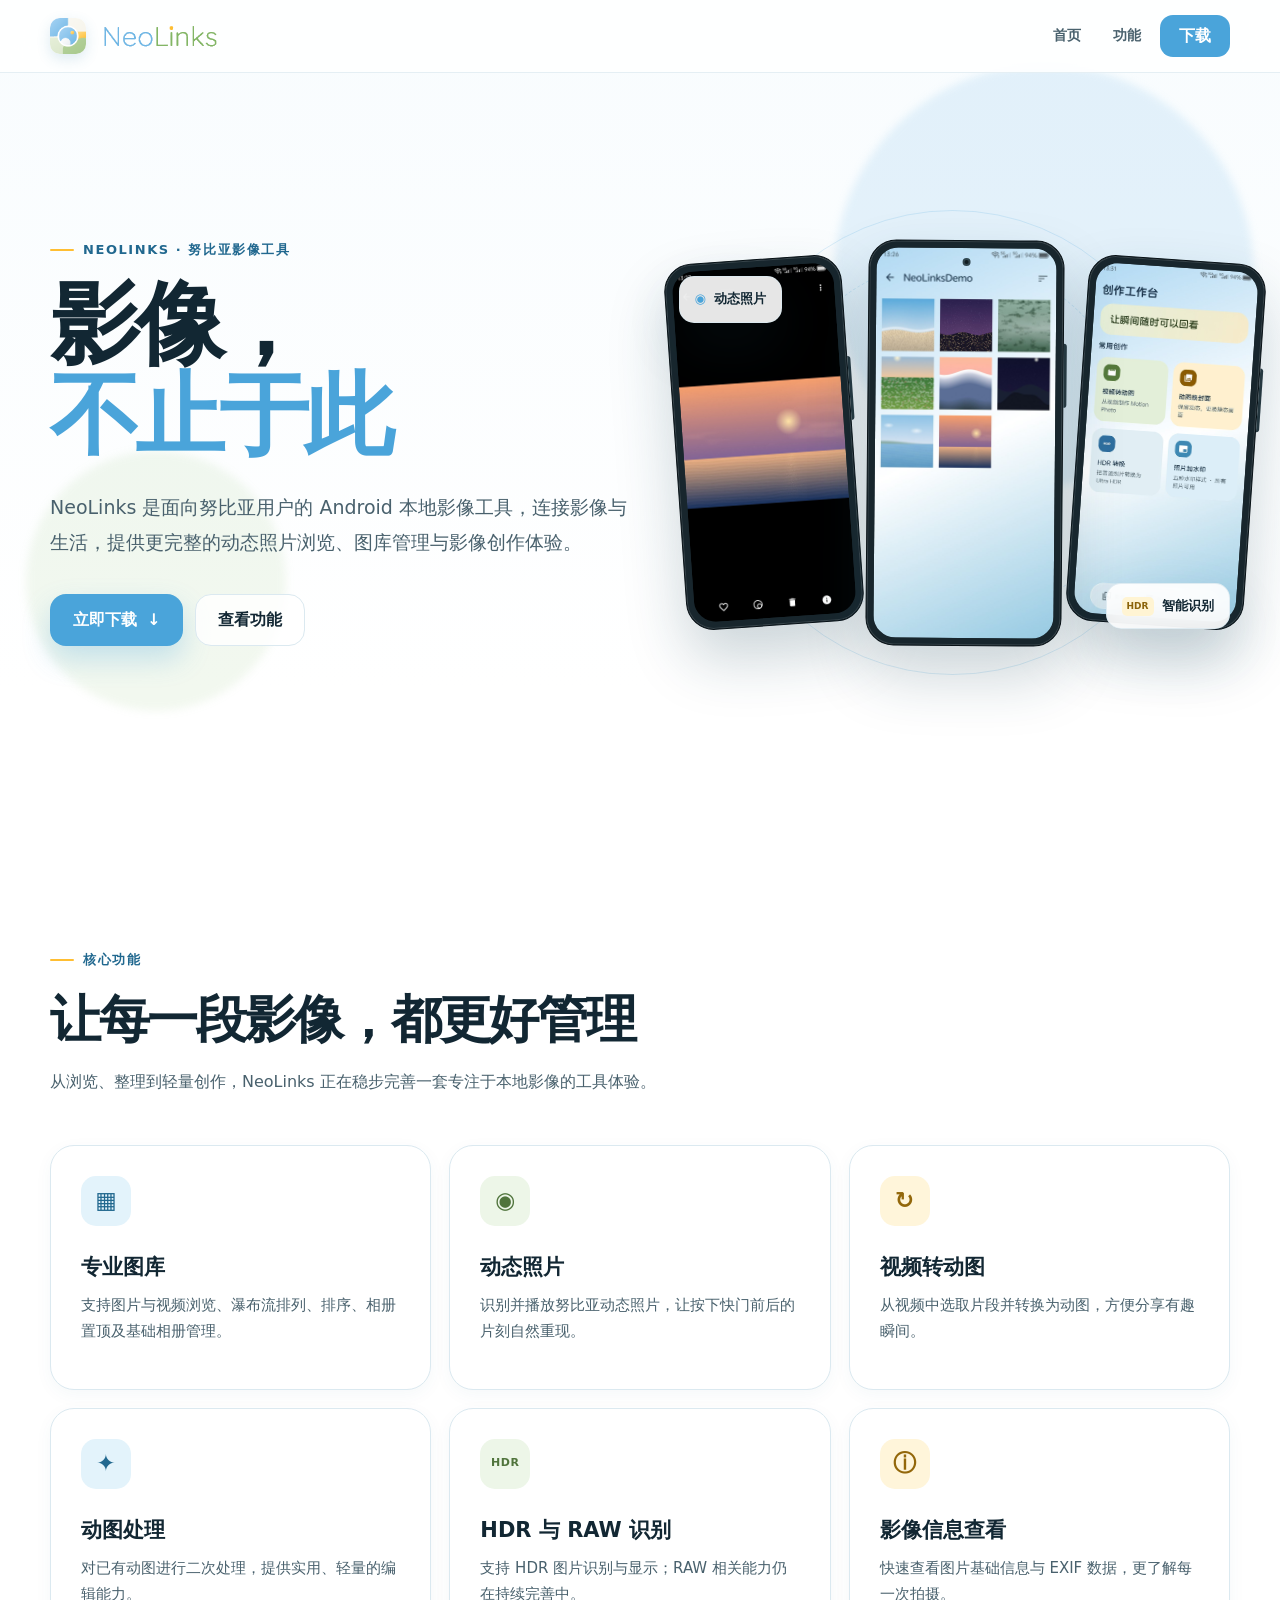
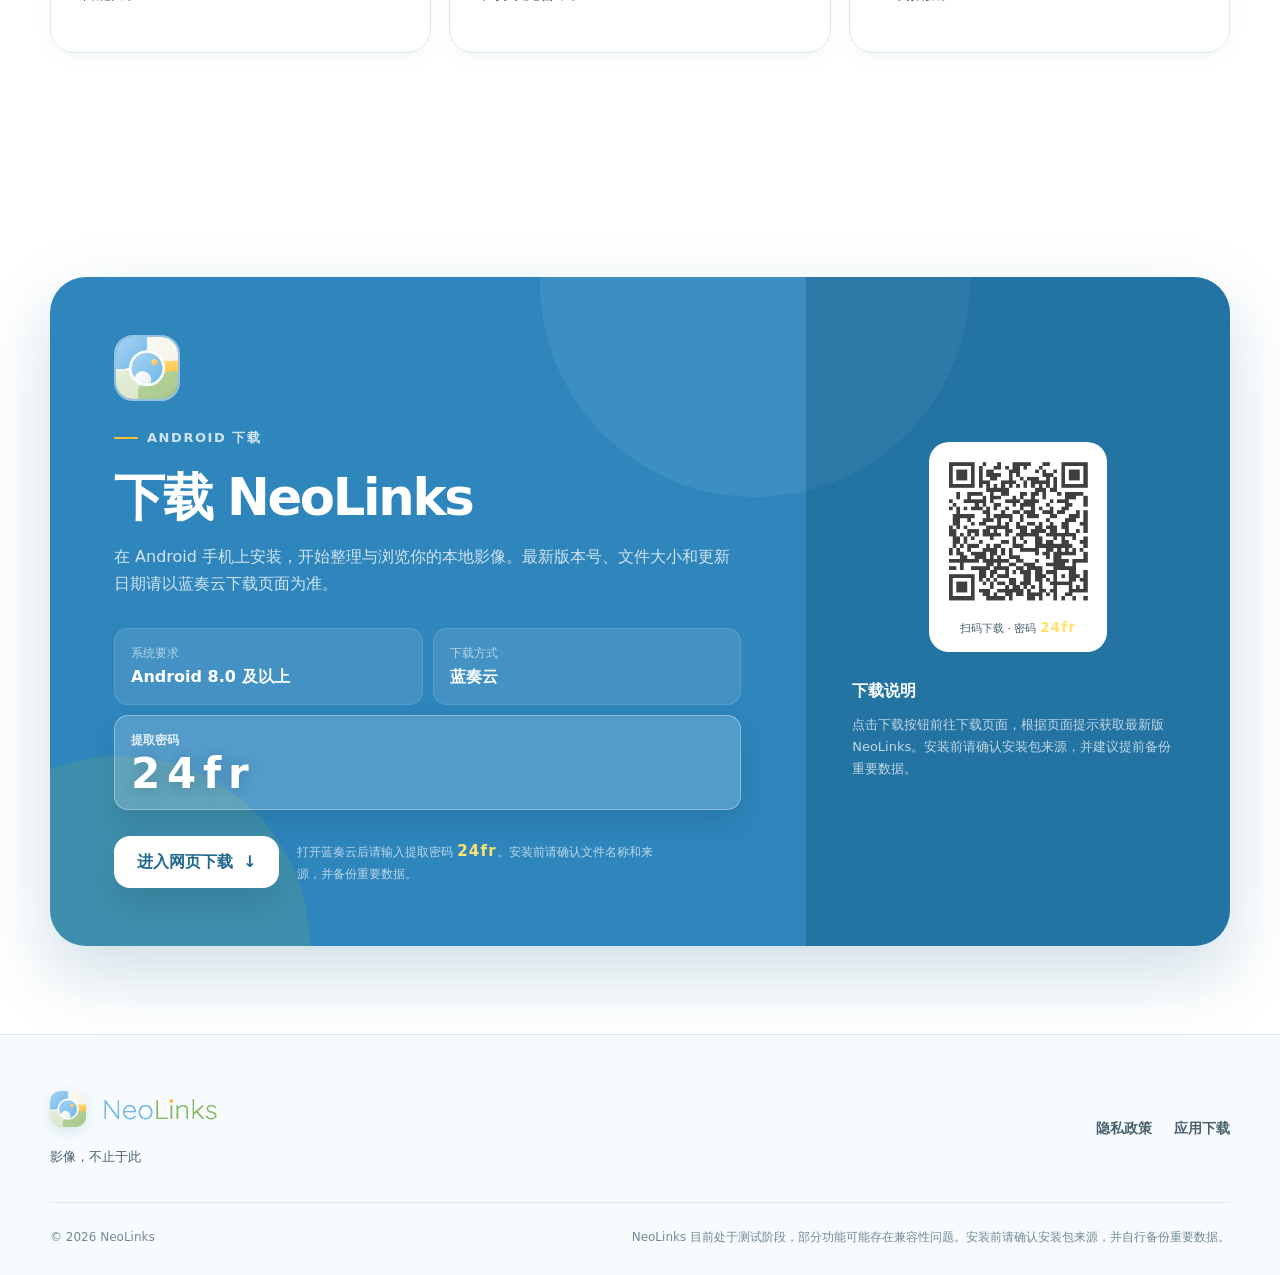
==== commit 769b6aeb: "首屏改为三机并排展示真实界面，移除独立的创作工作台区块" ====
--- a/index.html
+++ b/index.html
@@ -87,15 +87,22 @@
         <div class="hero-visual reveal" aria-label="NeoLinks 应用界面示意图">
           <div class="orbit orbit-one" aria-hidden="true"></div>
           <div class="orbit orbit-two" aria-hidden="true"></div>
-          <div class="phone phone-back" aria-hidden="true">
-            <div class="phone-screen">
-              <img src="assets/screenshots/screen-viewer.jpg" alt="NeoLinks 大图查看界面" width="720" height="1592">
-            </div>
-          </div>
-          <div class="phone phone-front">
-            <div class="phone-speaker" aria-hidden="true"></div>
-            <div class="phone-screen">
-              <img src="assets/screenshots/screen-album.jpg" alt="NeoLinks 图库界面" width="720" height="1592">
+          <div class="hero-phones">
+            <div class="phone phone-side" aria-hidden="true">
+              <div class="phone-screen">
+                <img src="assets/screenshots/screen-viewer.jpg" alt="" width="720" height="1592" loading="lazy">
+              </div>
+            </div>
+            <div class="phone phone-main">
+              <div class="phone-speaker" aria-hidden="true"></div>
+              <div class="phone-screen">
+                <img src="assets/screenshots/screen-album.jpg" alt="NeoLinks 图库界面" width="720" height="1592">
+              </div>
+            </div>
+            <div class="phone phone-side">
+              <div class="phone-screen">
+                <img src="assets/screenshots/screen-create.jpg" alt="NeoLinks 创作工作台" width="720" height="1592" loading="lazy">
+              </div>
             </div>
           </div>
           <div class="floating-chip chip-photo" aria-hidden="true"><span>◉</span> 动态照片</div>
@@ -143,19 +150,6 @@
             <h3>影像信息查看</h3>
             <p>快速查看图片基础信息与 EXIF 数据，更了解每一次拍摄。</p>
           </article>
-        </div>
-      </div>
-    </section>
-
-    <section class="section" id="preview">
-      <div class="container">
-        <div class="section-heading reveal">
-          <p class="eyebrow"><span></span> 应用一览</p>
-          <h2>创作工作台</h2>
-          <p>视频转动图、动图换封面、HDR 转换与照片加水印，都在创作工作台里。</p>
-        </div>
-        <div class="reveal" style="display:flex;justify-content:center">
-          <img src="assets/screenshots/screen-create.jpg" alt="NeoLinks 创作工作台" width="720" height="1592" loading="lazy" style="width:min(320px,78vw);border-radius:28px;box-shadow:0 24px 60px rgba(24,38,61,.18);border:1px solid rgba(24,38,61,.08)">
         </div>
       </div>
     </section>
--- a/styles/main.css
+++ b/styles/main.css
@@ -378,18 +378,37 @@
   transform: translateX(-50%);
 }
 
-.phone-front {
+.hero-phones {
+  display: flex;
+  align-items: center;
+  justify-content: center;
+  gap: 14px;
+}
+
+.hero-phones .phone {
+  position: static;
+  width: 178px;
+  padding: 7px;
+  border-radius: 28px;
+  box-shadow: 0 30px 60px rgba(25, 62, 80, 0.22), inset 0 0 0 1px rgba(255, 255, 255, 0.14);
+}
+
+.hero-phones .phone-screen {
+  border-radius: 22px;
+}
+
+.hero-phones .phone:nth-child(1) {
+  transform: rotate(-4deg);
+}
+
+.hero-phones .phone-main {
+  width: 196px;
   z-index: 2;
-  right: 85px;
-  transform: rotate(2deg);
-}
-
-.phone-back {
-  z-index: 1;
-  left: 34px;
-  width: 218px;
-  opacity: 0.78;
-  transform: translateY(30px) rotate(-9deg);
+  transform: rotate(0.5deg);
+}
+
+.hero-phones .phone:nth-child(3) {
+  transform: rotate(4deg);
 }
 
 .orbit {
@@ -1110,12 +1129,16 @@
     margin-top: 18px;
   }
 
-  .phone-front {
-    right: calc(50% - 122px);
-  }
-
-  .phone-back {
-    left: calc(50% - 178px);
+  .hero-phones {
+    gap: 10px;
+  }
+
+  .hero-phones .phone {
+    width: 152px;
+  }
+
+  .hero-phones .phone-main {
+    width: 170px;
   }
 
   .orbit-one {
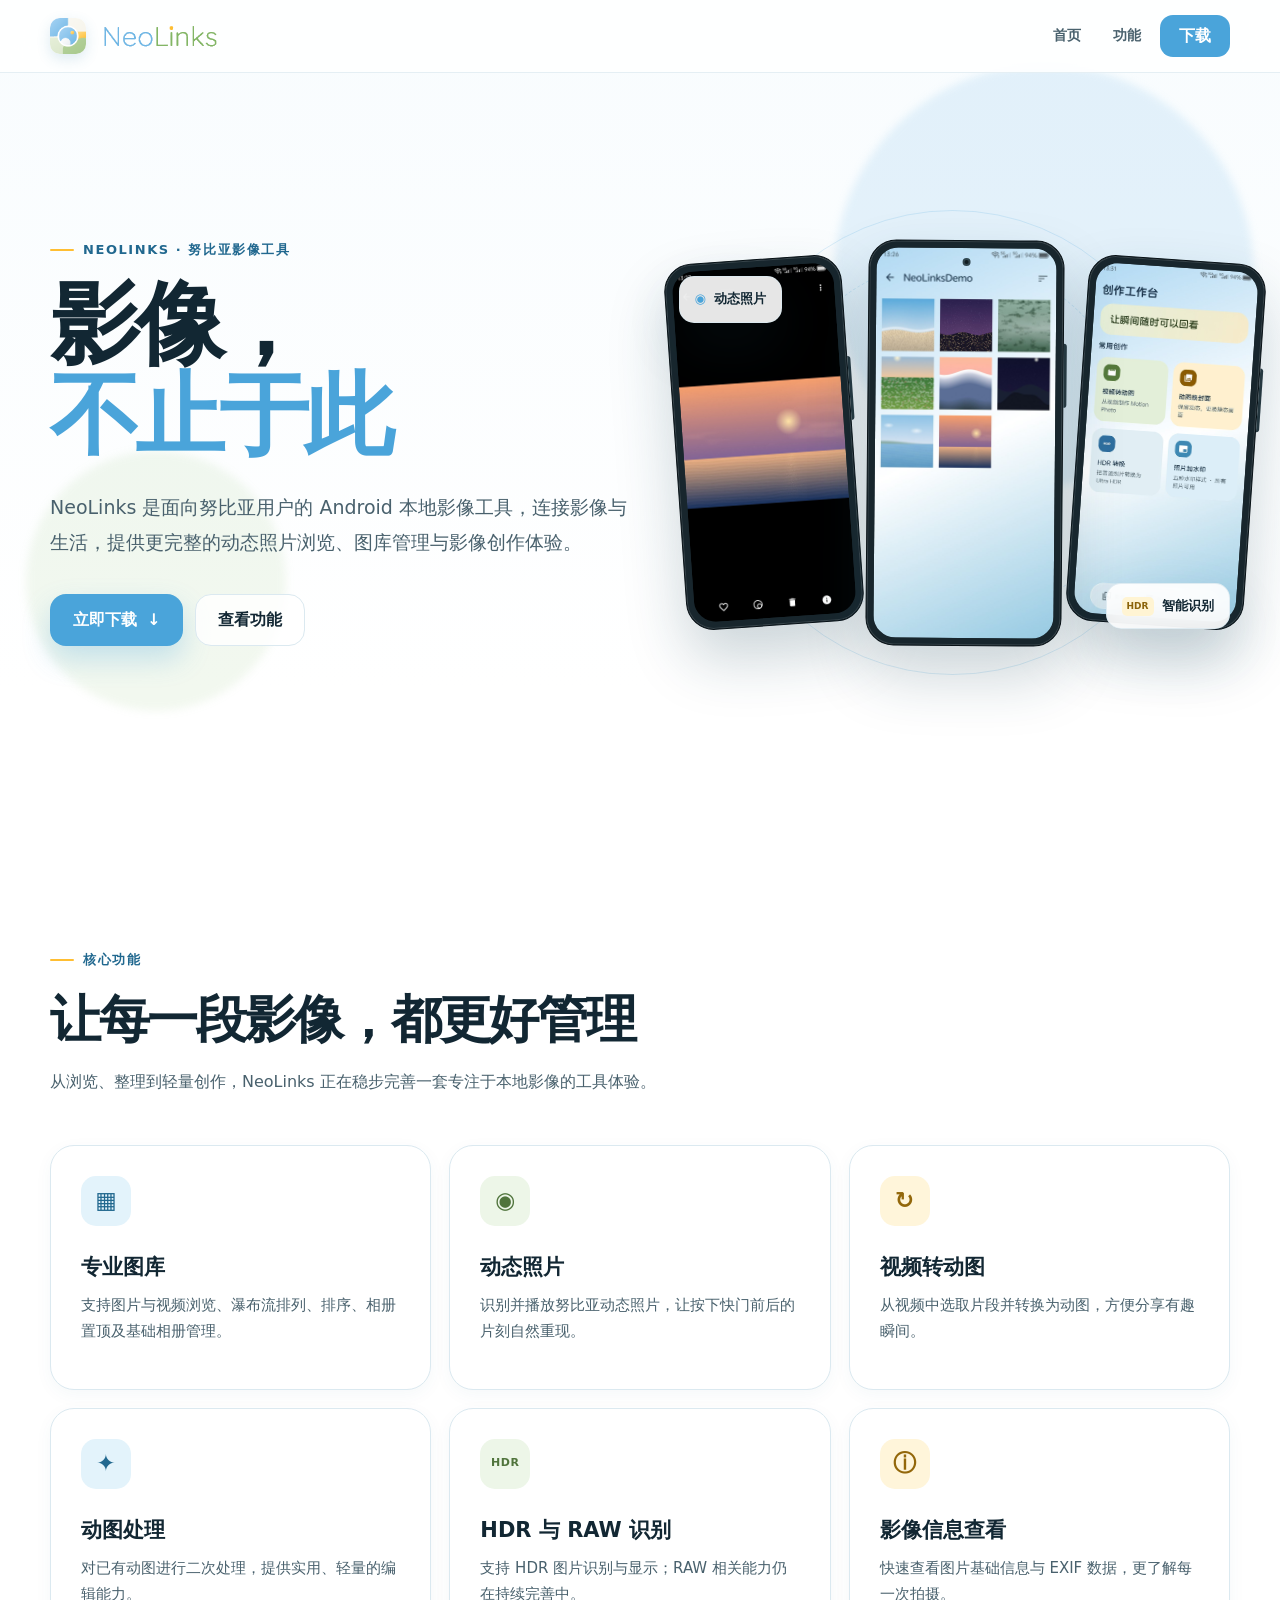
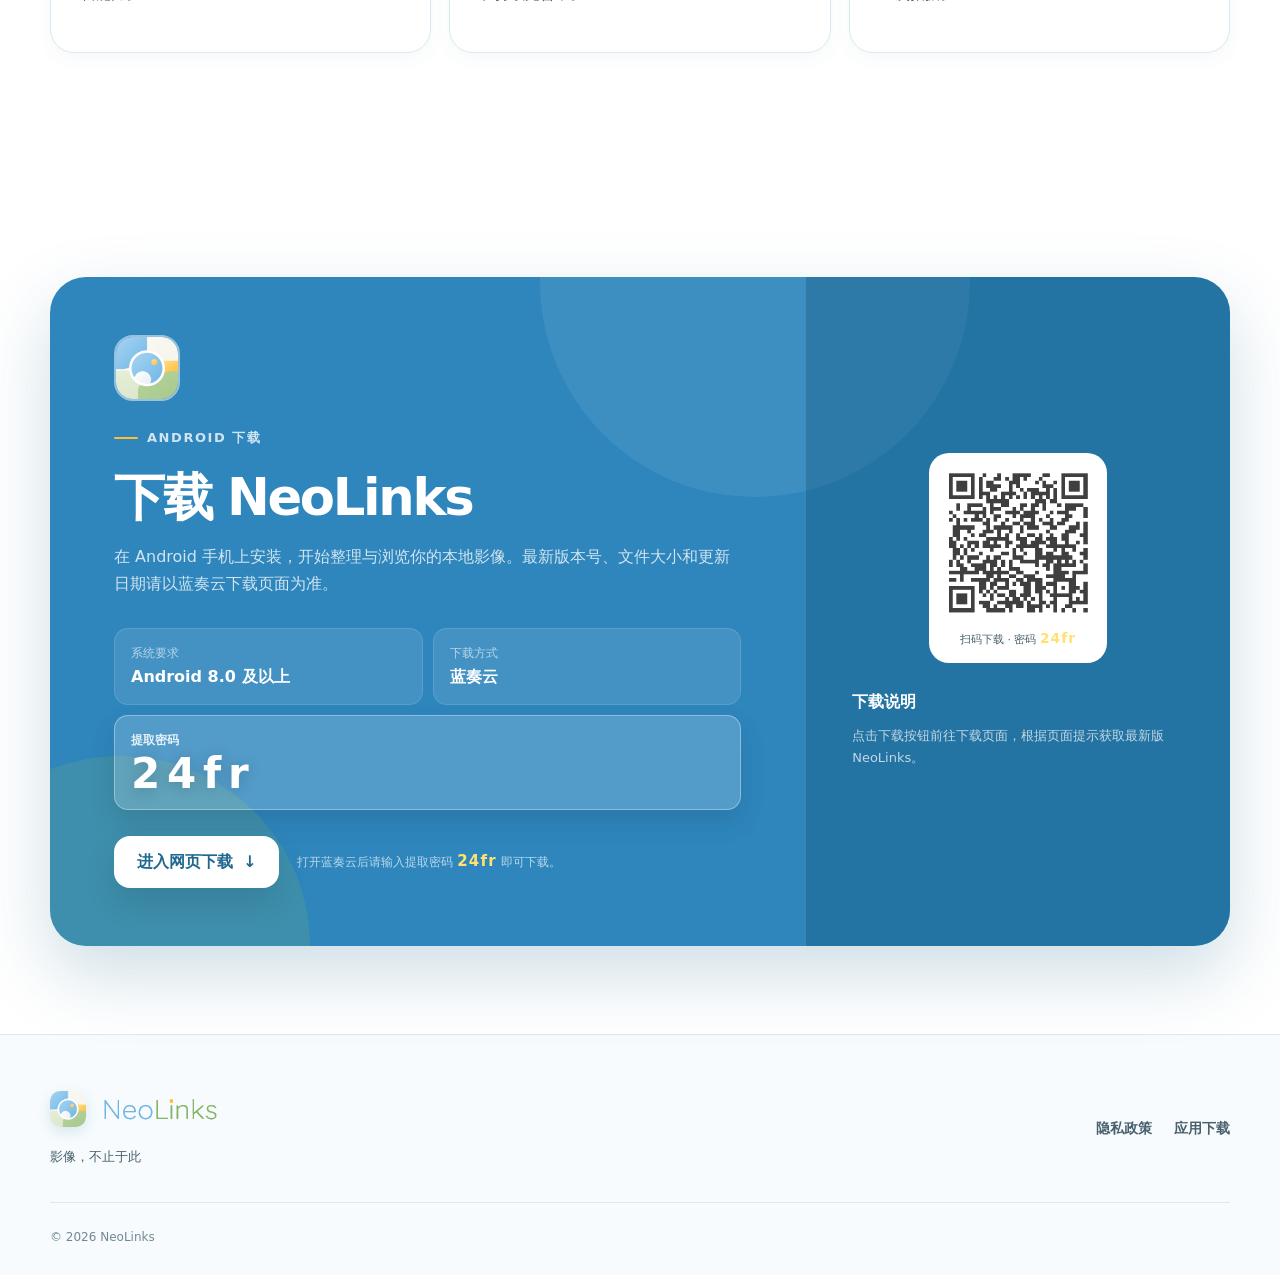
==== commit e5d5d540: "移除下载区与页脚的备份提醒类免责文案" ====
--- a/index.html
+++ b/index.html
@@ -169,7 +169,7 @@
             </dl>
             <div class="download-actions">
               <a class="button button-white download-external-link" href="#download" rel="noopener">进入网页下载 <span aria-hidden="true">↓</span></a>
-              <p>打开蓝奏云后请输入提取密码 <strong data-config="downloadPassword">24fr</strong>。安装前请确认文件名称和来源，并备份重要数据。</p>
+              <p>打开蓝奏云后请输入提取密码 <strong data-config="downloadPassword">24fr</strong> 即可下载。</p>
             </div>
           </div>
 
@@ -180,7 +180,7 @@
             </div>
             <div class="release-notes">
               <h3>下载说明</h3>
-              <p>点击下载按钮前往下载页面，根据页面提示获取最新版 NeoLinks。安装前请确认安装包来源，并建议提前备份重要数据。</p>
+              <p>点击下载按钮前往下载页面，根据页面提示获取最新版 NeoLinks。</p>
             </div>
           </aside>
         </div>
@@ -204,7 +204,6 @@
     </div>
     <div class="container footer-bottom">
       <p>© <span id="current-year">2026</span> NeoLinks</p>
-      <p>NeoLinks 目前处于测试阶段，部分功能可能存在兼容性问题。安装前请确认安装包来源，并自行备份重要数据。</p>
     </div>
   </footer>
 </body>
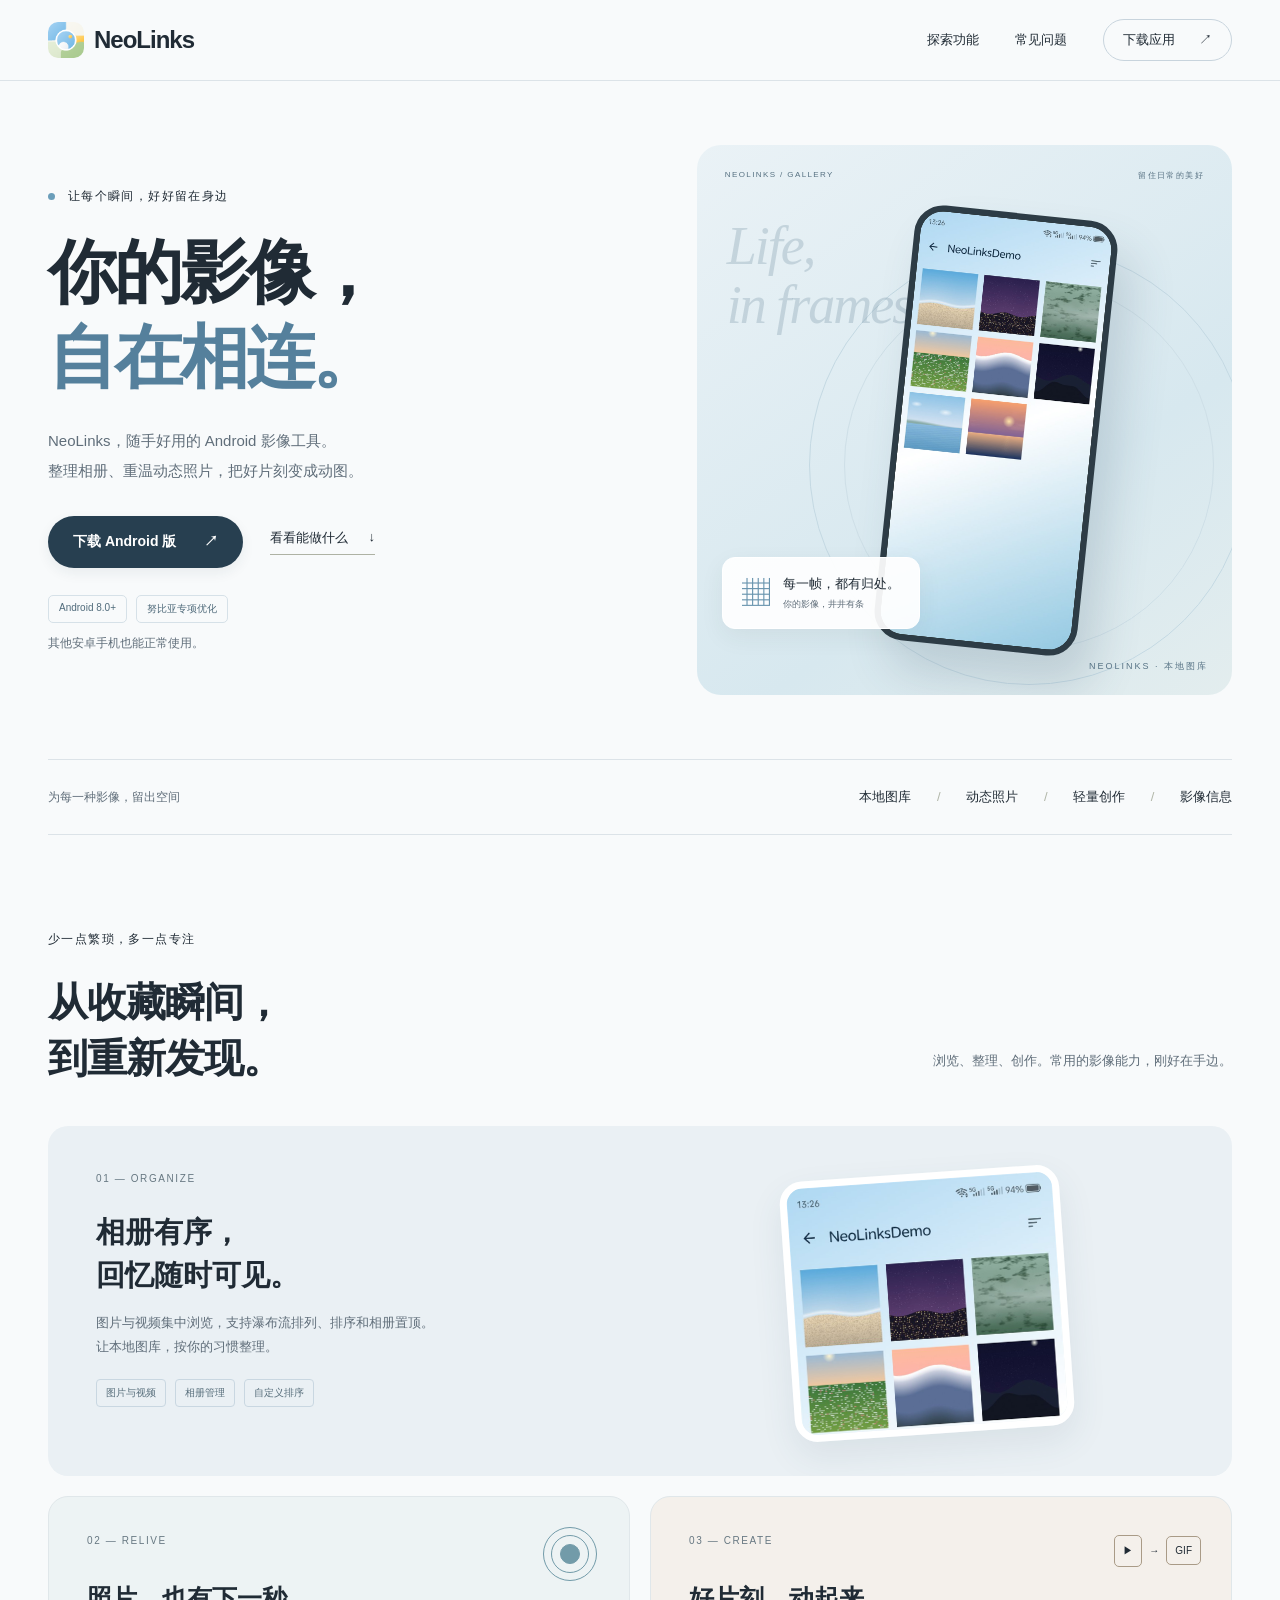
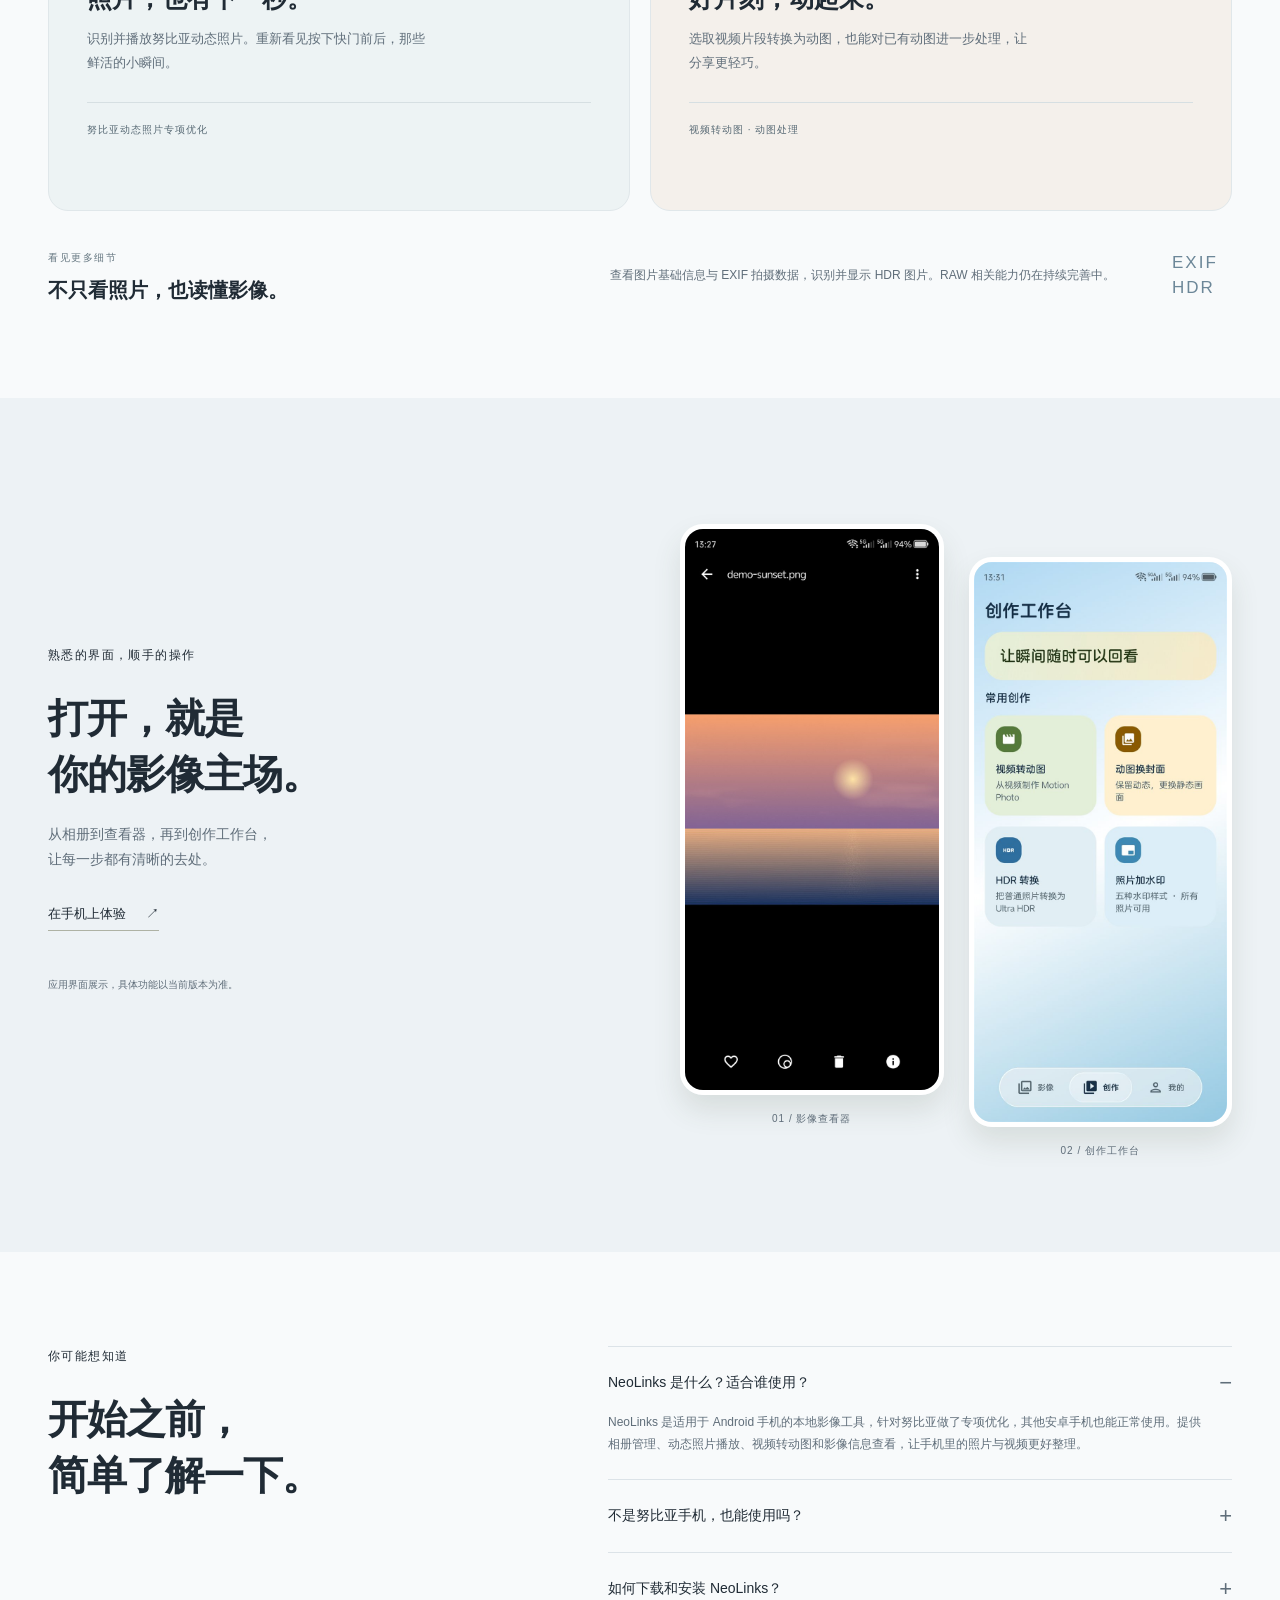
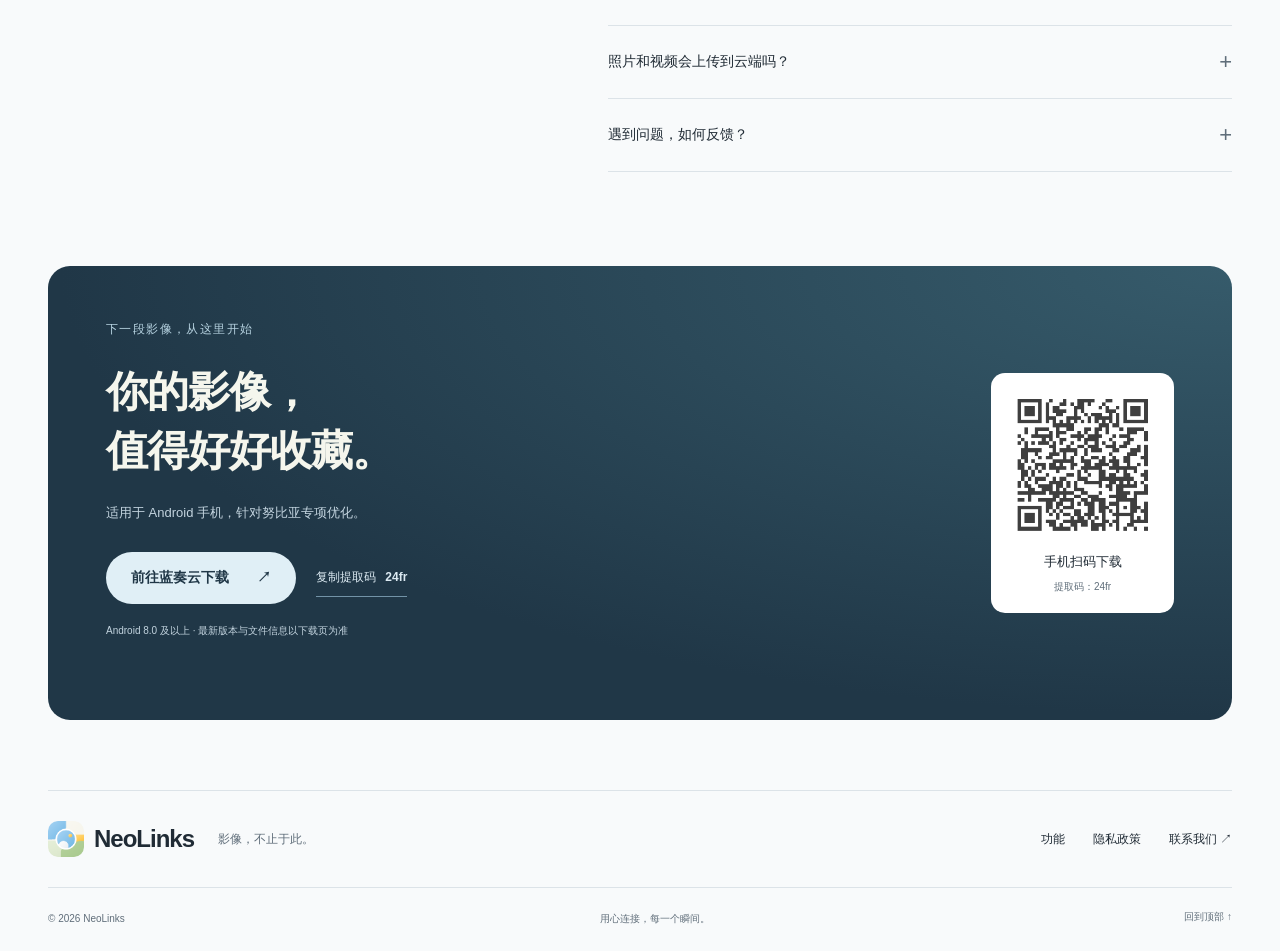
==== commit bec79f51: "Redesign NeoLinks website for mobile and Android discovery" ====
--- a/index.html
+++ b/index.html
@@ -1,210 +1,62 @@
 <!doctype html>
 <html lang="zh-CN">
 <head>
-  <meta charset="utf-8">
-  <meta name="viewport" content="width=device-width, initial-scale=1">
-  <meta name="theme-color" content="#f7fbfe">
-  <meta name="description" content="NeoLinks（努比亚影像工具）是面向 Android 用户的本地影像应用，支持图库管理、动态照片、视频转动图与影像信息查看。">
-  <meta name="author" content="NeoLinks">
-  <meta name="application-name" content="NeoLinks">
-  <link rel="canonical" href="https://wavejiang.github.io/neolinks-website/">
-  <meta property="og:type" content="website">
-  <meta property="og:site_name" content="NeoLinks">
-  <meta property="og:title" content="NeoLinks（努比亚影像工具）官网">
-  <meta property="og:description" content="NeoLinks 是面向努比亚用户的 Android 本地影像工具，支持图库管理、动态照片与影像信息查看。">
-  <meta property="og:url" content="https://wavejiang.github.io/neolinks-website/">
-  <meta property="og:locale" content="zh_CN">
-  <meta name="twitter:card" content="summary">
-  <meta name="twitter:title" content="NeoLinks（努比亚影像工具）官网">
-  <meta name="twitter:description" content="面向努比亚用户的 Android 本地影像工具。">
-  <title>NeoLinks（努比亚影像工具）官网｜影像，不止于此</title>
-  <link rel="icon" type="image/png" href="assets/logo/neolinks-icon.png">
-  <link rel="stylesheet" href="styles/main.css?v=202608022238">
-  <script src="scripts/main.js?v=202608022238" defer></script>
-  <script type="application/ld+json">
-  {
-    "@context": "https://schema.org",
-    "@type": "SoftwareApplication",
-    "name": "NeoLinks",
-    "alternateName": ["NeoLinks 努比亚影像工具", "努比亚图库工具"],
-    "url": "https://wavejiang.github.io/neolinks-website/",
-    "description": "面向努比亚用户的 Android 本地影像工具，支持图库管理、动态照片、视频转动图与影像信息查看。",
-    "applicationCategory": "PhotographyApplication",
-    "operatingSystem": "Android",
-    "inLanguage": "zh-CN",
-    "softwareVersion": "1.0.0",
-    "downloadUrl": "https://wwbah.lanzoul.com/b01eunew0b",
-    "publisher": {
-      "@type": "Organization",
-      "name": "NeoLinks"
-    }
-  }
-  </script>
+<meta charset="utf-8">
+<meta name="viewport" content="width=device-width, initial-scale=1">
+<meta name="theme-color" content="#f8fafb">
+<title>NeoLinks 官网｜Android 影像工具 · 努比亚专项优化</title>
+<meta name="description" content="NeoLinks 是适用于 Android 手机的本地影像工具，针对努比亚专项优化，其他安卓手机也能正常使用。支持图库管理、努比亚动态照片、视频转动图和 EXIF 信息查看，提供 Android 安装包下载。">
+<meta name="application-name" content="NeoLinks">
+<link rel="canonical" href="https://neolinks.top/">
+<meta property="og:type" content="website">
+<meta property="og:site_name" content="NeoLinks">
+<meta property="og:locale" content="zh_CN">
+<meta property="og:title" content="NeoLinks｜你的影像，自在相连。">
+<meta property="og:description" content="适用于 Android 手机，针对努比亚专项优化。用 NeoLinks 管理图库、重温动态照片、轻松创作动图。">
+<meta property="og:url" content="https://neolinks.top/">
+<meta property="og:image" content="https://neolinks.top/assets/logo/neolinks-icon.png">
+<meta property="og:image:alt" content="NeoLinks 应用图标">
+<meta name="twitter:card" content="summary">
+<meta name="twitter:title" content="NeoLinks｜Android 本地影像工具">
+<meta name="twitter:description" content="适用于 Android 手机，针对努比亚专项优化。图库管理、动态照片、视频转动图与 EXIF 信息查看。">
+<meta name="twitter:image" content="https://neolinks.top/assets/logo/neolinks-icon.png">
+<link rel="icon" type="image/png" href="assets/logo/neolinks-icon.png">
+<link rel="stylesheet" href="styles/main.css?v=20260907b">
+<script src="scripts/main.js?v=20260907" defer></script>
+<script type="application/ld+json">{"@context":"https://schema.org","@graph":[{"@type":"WebSite","@id":"https://neolinks.top/#website","name":"NeoLinks 官网","url":"https://neolinks.top/","inLanguage":"zh-CN"},{"@type":"SoftwareApplication","@id":"https://neolinks.top/#app","name":"NeoLinks","alternateName":"NeoLinks 努比亚影像工具","url":"https://neolinks.top/","image":"https://neolinks.top/assets/logo/neolinks-icon.png","description":"适用于 Android 手机的本地影像工具，针对努比亚专项优化，其他安卓手机也能正常使用。支持图库管理、动态照片播放、视频转动图与 EXIF 影像信息查看。","applicationCategory":"MultimediaApplication","operatingSystem":"Android 8.0 及以上","inLanguage":"zh-CN","downloadUrl":"https://wwbah.lanzoul.com/b01eunew0b","featureList":["本地图库与相册管理","努比亚动态照片播放","视频转动图","动图处理","HDR 图片识别与显示","EXIF 信息查看"]}]}</script>
 </head>
 <body>
-  <a class="skip-link" href="#main-content">跳到主要内容</a>
-
-  <header class="site-header" id="top">
-    <nav class="nav container" aria-label="主导航">
-      <a class="brand" href="#home" aria-label="NeoLinks 首页">
-        <img class="brand-icon" src="assets/logo/neolinks-icon.png" alt="">
-        <img class="brand-wordmark" src="assets/logo/neolinks-wordmark.png" alt="NeoLinks">
-      </a>
-
-      <button class="menu-toggle" type="button" aria-expanded="false" aria-controls="nav-menu">
-        <span class="sr-only">打开导航菜单</span>
-        <span aria-hidden="true"></span>
-        <span aria-hidden="true"></span>
-        <span aria-hidden="true"></span>
-      </button>
-
-      <div class="nav-menu" id="nav-menu">
-        <a href="#home">首页</a>
-        <a href="#features">功能</a>
-        <a class="button button-small download-link" href="#download" rel="noopener">下载</a>
-      </div>
-    </nav>
-  </header>
-
-  <main id="main-content">
-    <section class="hero section" id="home">
-      <div class="hero-glow hero-glow-one" aria-hidden="true"></div>
-      <div class="hero-glow hero-glow-two" aria-hidden="true"></div>
-      <div class="container hero-grid">
-        <div class="hero-copy reveal">
-          <div class="eyebrow"><span></span> NeoLinks · 努比亚影像工具</div>
-          <h1>影像，<br><span>不止于此</span></h1>
-          <p class="hero-description">NeoLinks 是面向努比亚用户的 Android 本地影像工具，连接影像与生活，提供更完整的动态照片浏览、图库管理与影像创作体验。</p>
-          <div class="hero-actions">
-            <a class="button button-primary download-link" href="#download" rel="noopener">
-              <span>立即下载</span>
-              <span aria-hidden="true">↓</span>
-            </a>
-            <a class="button button-secondary" href="#features">查看功能</a>
-          </div>
-        </div>
-
-        <div class="hero-visual reveal" aria-label="NeoLinks 应用界面示意图">
-          <div class="orbit orbit-one" aria-hidden="true"></div>
-          <div class="orbit orbit-two" aria-hidden="true"></div>
-          <div class="hero-phones">
-            <div class="phone phone-side" aria-hidden="true">
-              <div class="phone-screen">
-                <img src="assets/screenshots/screen-viewer.jpg" alt="" width="720" height="1592" loading="lazy">
-              </div>
-            </div>
-            <div class="phone phone-main">
-              <div class="phone-speaker" aria-hidden="true"></div>
-              <div class="phone-screen">
-                <img src="assets/screenshots/screen-album.jpg" alt="NeoLinks 图库界面" width="720" height="1592">
-              </div>
-            </div>
-            <div class="phone phone-side">
-              <div class="phone-screen">
-                <img src="assets/screenshots/screen-create.jpg" alt="NeoLinks 创作工作台" width="720" height="1592" loading="lazy">
-              </div>
-            </div>
-          </div>
-          <div class="floating-chip chip-photo" aria-hidden="true"><span>◉</span> 动态照片</div>
-          <div class="floating-chip chip-hdr" aria-hidden="true"><span>HDR</span> 智能识别</div>
-        </div>
-      </div>
-    </section>
-
-    <section class="section features-section" id="features">
-      <div class="container">
-        <div class="section-heading reveal">
-          <p class="eyebrow"><span></span> 核心功能</p>
-          <h2>让每一段影像，都更好管理</h2>
-          <p>从浏览、整理到轻量创作，NeoLinks 正在稳步完善一套专注于本地影像的工具体验。</p>
-        </div>
-
-        <div class="feature-grid">
-          <article class="feature-card reveal">
-            <div class="feature-icon" aria-hidden="true">▦</div>
-            <h3>专业图库</h3>
-            <p>支持图片与视频浏览、瀑布流排列、排序、相册置顶及基础相册管理。</p>
-          </article>
-          <article class="feature-card reveal">
-            <div class="feature-icon" aria-hidden="true">◉</div>
-            <h3>动态照片</h3>
-            <p>识别并播放努比亚动态照片，让按下快门前后的片刻自然重现。</p>
-          </article>
-          <article class="feature-card reveal">
-            <div class="feature-icon" aria-hidden="true">↻</div>
-            <h3>视频转动图</h3>
-            <p>从视频中选取片段并转换为动图，方便分享有趣瞬间。</p>
-          </article>
-          <article class="feature-card reveal">
-            <div class="feature-icon" aria-hidden="true">✦</div>
-            <h3>动图处理</h3>
-            <p>对已有动图进行二次处理，提供实用、轻量的编辑能力。</p>
-          </article>
-          <article class="feature-card reveal">
-            <div class="feature-icon feature-icon-text" aria-hidden="true">HDR</div>
-            <h3>HDR 与 RAW 识别</h3>
-            <p>支持 HDR 图片识别与显示；RAW 相关能力仍在持续完善中。</p>
-          </article>
-          <article class="feature-card reveal">
-            <div class="feature-icon" aria-hidden="true">ⓘ</div>
-            <h3>影像信息查看</h3>
-            <p>快速查看图片基础信息与 EXIF 数据，更了解每一次拍摄。</p>
-          </article>
-        </div>
-      </div>
-    </section>
-
-    <section class="section download-section" id="download">
-      <div class="container">
-        <div class="download-panel reveal">
-          <div class="download-content">
-            <img class="download-logo" src="assets/logo/neolinks-icon.png" alt="NeoLinks 图标">
-            <p class="eyebrow eyebrow-light"><span></span> Android 下载</p>
-            <h2>下载 NeoLinks</h2>
-            <p>在 Android 手机上安装，开始整理与浏览你的本地影像。最新版本号、文件大小和更新日期请以蓝奏云下载页面为准。</p>
-            <dl class="download-details">
-              <div><dt>系统要求</dt><dd data-config="minAndroidVersion">Android 8.0 及以上</dd></div>
-              <div><dt>下载方式</dt><dd>蓝奏云</dd></div>
-              <div><dt>提取密码</dt><dd data-config="downloadPassword">24fr</dd></div>
-            </dl>
-            <div class="download-actions">
-              <a class="button button-white download-external-link" href="#download" rel="noopener">进入网页下载 <span aria-hidden="true">↓</span></a>
-              <p>打开蓝奏云后请输入提取密码 <strong data-config="downloadPassword">24fr</strong> 即可下载。</p>
-            </div>
-          </div>
-
-          <aside class="download-aside" aria-label="下载二维码与更新内容">
-            <div class="qr-placeholder">
-              <img class="qr-image" src="assets/qr-code/neolinks-download-qr.png" alt="NeoLinks 蓝奏云下载二维码">
-              <span>扫码下载 · 密码 <strong data-config="downloadPassword">24fr</strong></span>
-            </div>
-            <div class="release-notes">
-              <h3>下载说明</h3>
-              <p>点击下载按钮前往下载页面，根据页面提示获取最新版 NeoLinks。</p>
-            </div>
-          </aside>
-        </div>
-      </div>
-    </section>
-  </main>
-
-  <footer class="site-footer">
-    <div class="container footer-main">
-      <div class="footer-brand">
-        <a class="brand" href="#top" aria-label="返回页面顶部">
-          <img class="brand-icon" src="assets/logo/neolinks-icon.png" alt="">
-          <img class="brand-wordmark" src="assets/logo/neolinks-wordmark.png" alt="NeoLinks">
-        </a>
-        <p>影像，不止于此</p>
-      </div>
-      <nav class="footer-links" aria-label="页脚导航">
-        <a href="privacy.html">隐私政策</a>
-        <a class="releases-link" href="#download">应用下载</a>
-      </nav>
-    </div>
-    <div class="container footer-bottom">
-      <p>© <span id="current-year">2026</span> NeoLinks</p>
-    </div>
-  </footer>
+<a class="skip-link" href="#main-content">跳到主要内容</a>
+<header class="site-header" id="top"><nav class="nav container" aria-label="主导航">
+<a class="brand" href="./" aria-label="NeoLinks 官网首页"><img class="brand-icon" src="assets/logo/neolinks-icon.png" width="36" height="36" alt=""><span>NeoLinks</span></a>
+<div class="nav-menu"><a href="#features">探索功能</a><a href="#faq">常见问题</a><a class="nav-download" href="#download">下载应用 <span aria-hidden="true">↗</span></a></div>
+</nav></header>
+<main id="main-content">
+<section class="hero container" id="home">
+<div class="hero-copy"><p class="eyebrow"><span class="status-dot"></span> 让每个瞬间，好好留在身边</p>
+<h1>你的影像，<br><span>自在相连。</span></h1>
+<p class="hero-description">NeoLinks，随手好用的 Android 影像工具。<br class="desktop-break">整理相册、重温动态照片，把好片刻变成动图。</p>
+<div class="hero-actions"><a class="button button-primary" href="#download">下载 Android 版 <span aria-hidden="true">↗</span></a><a class="text-link" href="#features">看看能做什么 <span aria-hidden="true">↓</span></a></div>
+<div class="compatibility-note"><span>Android 8.0+</span><span>努比亚专项优化</span></div><p class="hero-note">其他安卓手机也能正常使用。</p></div>
+<div class="hero-art"><div class="art-topline"><span>NEOLINKS / GALLERY</span><span>留住日常的美好</span></div><div class="art-orbit" aria-hidden="true"></div><div class="art-caption" aria-hidden="true">Life,<br>in frames.</div><div class="phone"><img src="assets/screenshots/screen-album.jpg" width="720" height="1592" fetchpriority="high" alt="NeoLinks 相册界面，网格展示本地照片"></div><div class="art-label"><span class="label-icon" aria-hidden="true">▦</span><div>每一帧，都有归处。<small>你的影像，井井有条</small></div></div><span class="art-bottom">NEOLINKS · 本地图库</span></div>
+</section>
+<div class="capabilities container" aria-label="主要功能"><span>为每一种影像，留出空间</span><p>本地图库 <i>/</i> 动态照片 <i>/</i> 轻量创作 <i>/</i> 影像信息</p></div>
+<section class="section container" id="features"><div class="section-heading"><p class="eyebrow">少一点繁琐，多一点专注</p><h2>从收藏瞬间，<br>到重新发现。</h2><p>浏览、整理、创作。常用的影像能力，刚好在手边。</p></div>
+<div class="feature-layout"><article class="feature-main"><div class="feature-copy"><span class="number">01 — ORGANIZE</span><h3>相册有序，<br>回忆随时可见。</h3><p>图片与视频集中浏览，支持瀑布流排列、排序和相册置顶。让本地图库，按你的习惯整理。</p><div class="tags"><span>图片与视频</span><span>相册管理</span><span>自定义排序</span></div></div><div class="album-preview"><img src="assets/screenshots/screen-album.jpg" width="720" height="1592" loading="lazy" alt="NeoLinks 本地图库的照片网格与排序入口"></div></article>
+<article class="feature-small motion-card"><span class="number">02 — RELIVE</span><div class="motion-symbol" aria-hidden="true"><span></span><span></span><span></span></div><h3>照片，也有下一秒。</h3><p>识别并播放努比亚动态照片。重新看见按下快门前后，那些鲜活的小瞬间。</p><span class="feature-foot">努比亚动态照片专项优化</span></article>
+<article class="feature-small create-card"><span class="number">03 — CREATE</span><div class="film" aria-hidden="true"><span>▶</span><b>→</b><span>GIF</span></div><h3>好片刻，动起来。</h3><p>选取视频片段转换为动图，也能对已有动图进一步处理，让分享更轻巧。</p><span class="feature-foot">视频转动图 · 动图处理</span></article></div>
+<div class="detail-strip"><div><span class="number">看见更多细节</span><h3>不只看照片，也读懂影像。</h3></div><p>查看图片基础信息与 EXIF 拍摄数据，识别并显示 HDR 图片。RAW 相关能力仍在持续完善中。</p><span class="detail-mark" aria-hidden="true">EXIF<br>HDR</span></div>
+</section>
+<section class="workflow section"><div class="container workflow-grid"><div><p class="eyebrow">熟悉的界面，顺手的操作</p><h2>打开，就是<br>你的影像主场。</h2><p class="muted">从相册到查看器，再到创作工作台，<br>让每一步都有清晰的去处。</p><a class="text-link" href="#download">在手机上体验 <span aria-hidden="true">↗</span></a><p class="screenshot-note">应用界面展示，具体功能以当前版本为准。</p></div><div class="screen-pair"><figure><img src="assets/screenshots/screen-viewer.jpg" width="720" height="1592" loading="lazy" alt="NeoLinks 影像查看器界面"><figcaption>01 / 影像查看器</figcaption></figure><figure><img src="assets/screenshots/screen-create.jpg" width="720" height="1592" loading="lazy" alt="NeoLinks 创作工作台界面"><figcaption>02 / 创作工作台</figcaption></figure></div></div></section>
+<section class="section container faq-section" id="faq"><div><p class="eyebrow">你可能想知道</p><h2>开始之前，<br>简单了解一下。</h2></div><div class="faq-list">
+<details open><summary>NeoLinks 是什么？适合谁使用？</summary><p>NeoLinks 是适用于 Android 手机的本地影像工具，针对努比亚做了专项优化，其他安卓手机也能正常使用。提供相册管理、动态照片播放、视频转动图和影像信息查看，让手机里的照片与视频更好整理。</p></details>
+<details><summary>不是努比亚手机，也能使用吗？</summary><p>可以。NeoLinks 支持 Android 8.0 及以上，其他安卓手机也能正常使用。我们针对努比亚进行了专项优化，其中动态照片功能支持努比亚格式；具体格式和显示效果与文件、设备能力有关。目前提供 Android 版本，没有 iOS 版本。</p></details>
+<details><summary>如何下载和安装 NeoLinks？</summary><p>点击下方“前往蓝奏云下载”，输入提取密码 24fr，按下载页面提示获取 APK。在 Android 手机上打开安装包，按系统提示完成安装。最新版本和文件信息以下载页面为准。</p></details>
+<details><summary>照片和视频会上传到云端吗？</summary><p>浏览、编辑和导出照片或视频在手机本地完成。账号、问题反馈、推送等联网功能会处理对应信息，主动提交的反馈附件也会上传。完整说明请查看<a href="privacy.html">隐私政策</a>。</p></details>
+<details><summary>遇到问题，如何反馈？</summary><p>在应用内打开“问题反馈”，描述遇到的情况，并按需添加截图。也可以通过邮件联系 <a href="mailto:1259226556@qq.com">1259226556@qq.com</a>。</p></details>
+</div></section>
+<section class="container download-section" id="download"><div class="download-panel"><div><p class="eyebrow">下一段影像，从这里开始</p><h2>你的影像，<br>值得好好收藏。</h2><p>适用于 Android 手机，针对努比亚专项优化。</p><div class="download-actions"><a class="button button-light" href="https://wwbah.lanzoul.com/b01eunew0b" target="_blank" rel="noopener noreferrer">前往蓝奏云下载 <span aria-hidden="true">↗</span></a><button class="copy-button" type="button" data-copy="24fr">复制提取码 <strong>24fr</strong></button></div><p class="download-note">Android 8.0 及以上 · 最新版本与文件信息以下载页为准</p><span id="copy-status" role="status" aria-live="polite"></span></div><aside class="qr-card"><img src="assets/qr-code/neolinks-download-qr.png" width="180" height="180" loading="lazy" alt="扫码打开 NeoLinks 蓝奏云下载页"><p>手机扫码下载</p><span>提取码：24fr</span></aside></div></section>
+</main>
+<footer class="site-footer container"><div class="footer-main"><a class="brand" href="#top"><img class="brand-icon" src="assets/logo/neolinks-icon.png" width="36" height="36" alt=""><span>NeoLinks</span></a><p>影像，不止于此。</p><nav aria-label="页脚导航"><a href="#features">功能</a><a href="privacy.html">隐私政策</a><a href="mailto:1259226556@qq.com">联系我们 ↗</a></nav></div><div class="footer-bottom"><p>© <span id="current-year">2026</span> NeoLinks</p><p>用心连接，每一个瞬间。</p><a href="#top">回到顶部 ↑</a></div></footer>
 </body>
 </html>
--- a/styles/main.css
+++ b/styles/main.css
@@ -1,1294 +1,1087 @@
 :root {
-  --blue-50: #f2f9fd;
-  --blue-100: #e3f3fb;
-  --blue-200: #c8e7f7;
-  --blue-400: #70b7e5;
-  --blue-500: #4aa4da;
-  --blue-600: #2e86bd;
-  --blue-700: #21688f;
-  --green: #83b665;
-  --yellow: #ffbe32;
-  --ink: #122733;
-  --ink-soft: #49616d;
-  --line: #dbe9f0;
-  --surface: #ffffff;
-  --surface-soft: #f7fbfd;
-  --shadow-sm: 0 8px 24px rgba(34, 92, 121, 0.08);
-  --shadow-md: 0 22px 60px rgba(34, 92, 121, 0.14);
-  --radius-sm: 16px;
-  --radius-md: 24px;
-  --radius-lg: 36px;
-  --container: 1180px;
+  --bg:#f6f6f2;
+  --ink:#202522;
+  --muted:#6d726b;
+  --line:#dedfd6;
+  --green:#dcebbb;
+  --dark:#29392d
+}
+* {
+  box-sizing:border-box
+}
+html {
+  scroll-behavior:smooth;
+  scroll-padding-top:95px
+}
+body {
+  margin:0;
+  background:var(--bg);
+  color:var(--ink);
+  font-family:Arial,"Microsoft YaHei","PingFang SC",sans-serif;
+  -webkit-font-smoothing:antialiased
+}
+a {
+  color:inherit;
+  text-decoration:none
+}
+button {
+  font:inherit
+}
+img {
+  display:block;
+  max-width:100%;
+  height:auto
+}
+p {
+  line-height:1.85
+}
+h1,h2,h3,p {
+  margin-top:0
+}
+h1,h2,h3 {
+  font-weight:600
+}
+a,button,summary {
+  -webkit-tap-highlight-color:transparent
+}
+a:focus-visible,button:focus-visible,summary:focus-visible {
+  outline:3px solid #69863d;
+  outline-offset:6px
+}
+a:hover {
+  color:#607743
+}
+.container {
+  width:min(1184px,calc(100% - 96px));
+  margin-inline:auto
+}
+.site-header {
+  background:rgba(246,246,242,.96);
+  position:sticky;
+  top:0;
+  z-index:20;
+  border-bottom:1px solid var(--line)
+}
+.nav {
+  height:86px;
+  display:flex;
+  justify-content:space-between;
+  align-items:center
+}
+.brand {
+  display:inline-flex;
+  align-items:center;
+  gap:10px;
+  font-size:24px;
+  letter-spacing:-1px;
+  font-weight:700
+}
+.brand-icon {
+  width:36px;
+  height:36px;
+  border-radius:10px
+}
+.brand-dot {
+  font-size:11px;
+  vertical-align:top;
+  margin-left:4px
+}
+.brand-wordmark {
+  width:120px
+}
+.nav-menu {
+  display:flex;
+  align-items:center;
+  gap:36px;
+  font-size:13px
+}
+.nav-download {
+  border:1px solid var(--ink);
+  padding:11px 19px;
+  border-radius:6px
+}
+.nav-download span {
+  margin-left:20px
+}
+.hero {
+  display:grid;
+  grid-template-columns:1.1fr 1fr;
+  gap:46px;
+  align-items:center;
+  padding-block:65px 64px
+}
+.eyebrow {
+  font-size:12px;
+  letter-spacing:1.4px;
+  line-height:1.8;
+  margin-bottom:23px
+}
+.status-dot {
+  display:inline-block;
+  width:7px;
+  height:7px;
+  background:#6d8f40;
+  border-radius:50%;
+  margin-right:8px
+}
+.hero h1 {
+  font-size:clamp(48px,5.4vw,76px);
+  letter-spacing:-3px;
+  line-height:1.23;
+  margin-bottom:26px
+}
+.hero h1>span {
+  color:#74815e
+}
+.hero-description {
+  font-size:16px;
+  color:var(--muted);
+  margin-bottom:31px
+}
+.hero-actions {
+  display:flex;
+  align-items:center;
+  gap:27px
+}
+.button {
+  display:inline-flex;
+  align-items:center;
+  justify-content:center;
+  gap:28px;
+  padding:17px 23px;
+  border-radius:6px;
+  font-size:14px;
+  font-weight:600;
+  transition:transform .2s,background .2s
+}
+.button:hover {
+  transform:translateY(-2px)
+}
+.button-primary {
+  background:var(--ink);
+  color:white
+}
+.button-primary:hover {
+  background:#405139;
+  color:white
+}
+.text-link {
+  font-size:13px;
+  border-bottom:1px solid #aeb2a4;
+  padding-bottom:7px;
+  display:inline-flex;
+  gap:20px
+}
+.hero-note {
+  font-size:11px;
+  color:#7b8074;
+  margin:22px 0 0
+}
+.hero-note span {
+  padding:0 11px
+}
+.hero-art {
+  height:530px;
+  background:#e4e9dc;
+  border-radius:12px;
+  position:relative;
+  overflow:hidden;
+  display:flex;
+  align-items:center;
+  justify-content:center
+}
+.art-topline {
+  position:absolute;
+  top:22px;
+  left:24px;
+  right:24px;
+  display:flex;
+  justify-content:space-between;
+  font-size:8px;
+  letter-spacing:1.4px;
+  color:#66705f
+}
+.art-orbit {
+  position:absolute;
+  width:410px;
+  height:410px;
+  border:1px solid #c8d0bb;
+  border-radius:50%
+}
+.art-orbit:after {
+  content:"";
+  position:absolute;
+  inset:34px;
+  border:1px solid #d1d8c6;
+  border-radius:50%
+}
+.phone {
+  position:relative;
+  width:202px;
+  background:#1f2623;
+  border:6px solid #252c27;
+  border-radius:29px;
+  overflow:hidden;
+  transform:rotate(8deg);
+  box-shadow:18px 30px 38px #52634533
+}
+.phone img {
+  border-radius:23px
+}
+.art-label {
+  position:absolute;
+  bottom:74px;
+  left:24px;
+  background:#fffef4;
+  padding:15px 20px;
+  display:flex;
+  align-items:center;
+  gap:13px;
+  border-radius:8px;
+  box-shadow:0 8px 25px #30452a10;
+  font-size:13px;
+  transform:rotate(-4deg)
+}
+.art-label small {
+  display:block;
+  font-size:9px;
+  color:var(--muted);
+  margin-top:5px
+}
+.label-icon {
+  font-size:28px;
+  color:#6d8151
+}
+.art-bottom {
+  position:absolute;
+  bottom:22px;
+  right:24px;
+  font-size:9px;
+  letter-spacing:2px;
+  color:#66705f
+}
+.capabilities {
+  display:flex;
+  justify-content:space-between;
+  align-items:center;
+  border-block:1px solid var(--line);
+  padding-block:23px;
+  font-size:12px
+}
+.capabilities>span {
+  color:var(--muted)
+}
+.capabilities p {
+  margin:0;
+  font-size:13px
+}
+.capabilities i {
+  font-style:normal;
+  color:#b1b6a8;
+  padding:0 22px
+}
+.section {
+  padding-block:94px
+}
+.section-heading {
+  position:relative;
+  margin-bottom:40px
+}
+.section-heading h2,h2 {
+  font-size:40px;
+  line-height:1.4;
+  letter-spacing:-1.5px;
+  margin-bottom:20px
+}
+.section-heading>p:last-child {
+  position:absolute;
+  bottom:0;
+  right:0;
+  font-size:13px;
+  color:var(--muted)
+}
+.feature-layout {
+  display:grid;
+  grid-template-columns:1fr 1fr;
+  gap:20px
+}
+.feature-main {
+  grid-column:1/-1;
+  border-radius:10px;
+  background:#eceee6;
+  display:grid;
+  grid-template-columns:1fr 1fr;
+  overflow:hidden;
+  height:350px;
+  padding:42px 48px;
+  gap:60px
+}
+.number {
+  font-size:10px;
+  letter-spacing:1.6px;
+  color:#73796b
+}
+.feature-copy h3 {
+  font-size:29px;
+  line-height:1.5;
+  margin-top:25px;
+  margin-bottom:13px
+}
+.feature-copy p,.feature-small p {
+  font-size:13px;
+  color:var(--muted);
+  max-width:340px
+}
+.tags {
+  display:flex;
+  gap:9px;
+  margin-top:20px
+}
+.tags span {
+  font-size:10px;
+  border:1px solid #cdd2c2;
+  border-radius:4px;
+  padding:6px 9px
+}
+.album-preview {
+  width:280px;
+  transform:rotate(-7deg);
+  margin:5px auto 0;
+  border:7px solid #fff;
+  border-radius:23px;
+  overflow:hidden;
+  box-shadow:0 12px 30px #4b634b15
+}
+.feature-small {
+  padding:33px 38px;
+  border:1px solid var(--line);
+  border-radius:10px;
+  position:relative;
+  min-height:315px
+}
+.feature-small h3 {
+  font-size:25px;
+  margin:34px 0 12px
+}
+.motion-card {
+  background:#eeeee8
+}
+.create-card {
+  background:#f0ece5
+}
+.motion-symbol {
+  position:absolute;
+  top:30px;
+  right:32px;
+  width:54px;
+  height:54px
+}
+.motion-symbol span {
+  position:absolute;
+  inset:0;
+  border:1px solid #829072;
+  border-radius:50%
+}
+.motion-symbol span:nth-child(2) {
+  inset:8px
+}
+.motion-symbol span:nth-child(3) {
+  inset:17px;
+  background:#829072
+}
+.film {
+  display:flex;
+  align-items:center;
+  gap:7px;
+  position:absolute;
+  right:30px;
+  top:38px;
+  font-size:10px
+}
+.film span {
+  border:1px solid #a99b87;
+  border-radius:5px;
+  padding:8px
+}
+.film b {
+  font-weight:400
+}
+.feature-foot {
+  display:flex;
+  justify-content:space-between;
+  font-size:10px;
+  letter-spacing:1px;
+  margin-top:27px;
+  padding-top:20px;
+  border-top:1px solid #d4d4c8
+}
+.detail-strip {
+  display:grid;
+  grid-template-columns:1fr 1fr 60px;
+  gap:34px;
+  align-items:center;
+  padding:36px 0 0
+}
+.detail-strip h3 {
+  font-size:20px;
+  margin:12px 0 0
+}
+.detail-strip p {
+  font-size:12px;
+  color:var(--muted);
+  margin:0
+}
+.detail-mark {
+  font-size:17px;
+  line-height:1.5;
+  letter-spacing:2px;
+  color:#8b927e
+}
+.workflow {
+  background:#e9ece4;
+  overflow:hidden
+}
+.workflow-grid {
+  display:grid;
+  grid-template-columns:1fr 1fr;
+  align-items:center;
+  gap:80px
+}
+.muted {
+  color:var(--muted);
+  font-size:14px
+}
+.workflow .text-link {
+  margin-top:18px
+}
+.screenshot-note {
+  font-size:10px;
+  color:var(--muted);
+  margin-top:45px
+}
+.screen-pair {
+  display:flex;
+  gap:25px;
+  align-items:center
+}
+.screen-pair figure {
+  margin:0;
+  width:calc(50% - 12px)
+}
+.screen-pair figure:nth-child(2) {
+  margin-top:65px
+}
+.screen-pair img {
+  border:5px solid #fcfcf7;
+  border-radius:23px;
+  box-shadow:0 15px 28px #3f4c3820
+}
+.screen-pair figcaption {
+  font-size:10px;
+  color:var(--muted);
+  margin-top:17px;
+  letter-spacing:1px;
+  text-align:center
+}
+.faq-section {
+  display:grid;
+  grid-template-columns:1fr 1.3fr;
+  gap:80px
+}
+.faq-list {
+  border-top:1px solid var(--line)
+}
+details {
+  border-bottom:1px solid var(--line);
+  padding:23px 0
+}
+summary {
+  cursor:pointer;
+  list-style:none;
+  font-size:14px;
+  display:flex;
+  justify-content:space-between;
+  align-items:center;
+  gap:16px
+}
+summary::-webkit-details-marker {
+  display:none
+}
+summary:after {
+  content:"+";
+  font-size:22px;
+  font-weight:400;
+  color:var(--muted)
+}
+details[open] summary:after {
+  content:"−"
+}
+details p {
+  font-size:12px;
+  color:var(--muted);
+  margin:15px 30px 0 0
+}
+details p a {
+  text-decoration:underline;
+  text-underline-offset:3px;
+  overflow-wrap:anywhere
+}
+.download-section {
+  padding-bottom:70px;
+  scroll-margin-top:15px
+}
+.download-panel {
+  background:var(--dark);
+  color:#f5f6ed;
+  border-radius:12px;
+  padding:53px 58px;
+  display:grid;
+  grid-template-columns:1fr auto;
+  align-items:center;
+  gap:50px
+}
+.download-panel .eyebrow {
+  color:#bbcba8
+}
+.download-panel h2 {
+  font-size:42px
+}
+.download-panel p:not(.eyebrow) {
+  font-size:13px;
+  color:#c4cdbc
+}
+.download-actions {
+  display:flex;
+  gap:20px;
+  align-items:center;
+  margin-top:27px
+}
+.button-light {
+  background:#e1edbf;
+  color:#263421
+}
+.button-light:hover {
+  background:#f2f9df;
+  color:#263421
+}
+.copy-button {
+  color:#e0e9d5;
+  background:transparent;
+  border:0;
+  border-bottom:1px solid #75826b;
+  padding:10px 0;
+  cursor:pointer;
+  font-size:12px
+}
+.copy-button strong {
+  padding-left:6px
+}
+.download-panel .download-note {
+  font-size:10px!important;
+  margin:18px 0 0
+}
+.qr-card {
+  background:#fffef5;
+  padding:19px;
+  border-radius:8px;
+  text-align:center;
+  color:var(--ink)
+}
+.qr-card img {
+  width:145px;
+  height:145px
+}
+.qr-card p {
+  color:var(--ink)!important;
+  margin:13px 0 2px
+}
+.qr-card>span {
+  font-size:10px;
+  color:var(--muted)
+}
+#copy-status {
+  display:block;
+  font-size:12px;
+  min-height:18px;
+  margin-top:9px;
+  color:#dfeabd
+}
+.footer-main {
+  border-top:1px solid var(--line);
+  padding:30px 0;
+  display:flex;
+  align-items:center;
+  gap:24px
+}
+.footer-main>p {
+  font-size:12px;
+  color:var(--muted);
+  margin:0
+}
+.footer-main nav {
+  margin-left:auto;
+  display:flex;
+  gap:28px;
+  font-size:12px
+}
+.footer-bottom {
+  border-top:1px solid var(--line);
+  padding:22px 0;
+  display:flex;
+  justify-content:space-between;
+  font-size:10px;
+  color:var(--muted)
+}
+.footer-bottom p {
+  margin:0
+}
+.skip-link {
+  position:fixed;
+  top:-100px;
+  left:16px;
+  background:white;
+  padding:12px;
+  z-index:100
+}
+.skip-link:focus {
+  top:10px
+}
+.privacy-main {
+  padding:70px 0
+}
+.privacy-shell {
+  max-width:860px
+}
+.privacy-header h1 {
+  font-size:44px
+}
+.privacy-header>p {
+  color:var(--muted)
+}
+.privacy-card {
+  border-top:1px solid var(--line);
+  padding-top:28px
+}
+.privacy-card section {
+  margin-bottom:32px
+}
+.privacy-card h2 {
+  font-size:22px;
+  letter-spacing:0
+}
+.privacy-card p {
+  font-size:14px;
+  color:#555e52
+}
+.button-small {
+  border:1px solid var(--line);
+  padding:10px 16px
 }
 
-* {
-  box-sizing: border-box;
+@media(min-width:1500px) {
+  .hero {
+  padding-block:85px
+}
+.hero-art {
+  height:570px
 }
 
-html {
-  scroll-behavior: smooth;
-  scroll-padding-top: 88px;
+}
+@media(max-width:1000px) {
+  .container {
+  width:calc(100% - 56px)
+}
+.hero {
+  gap:25px
+}
+.hero-art {
+  height:480px
+}
+.hero h1 {
+  font-size:55px
+}
+.hero-actions {
+  gap:17px
+}
+.hero-actions .button {
+  padding:15px;
+  gap:14px
+}
+.hero .text-link {
+  font-size:12px;
+  gap:10px
+}
+.section-heading>p:last-child {
+  position:static
+}
+.feature-main {
+  gap:20px;
+  padding:32px
+}
+.faq-section {
+  gap:35px
+}
+.workflow-grid {
+  gap:40px
+}
+.download-panel {
+  padding:40px 32px;
+  gap:25px
+}
+.download-actions {
+  gap:14px
+}
+.capabilities i {
+  padding:0 12px
 }
 
-body {
-  margin: 0;
-  color: var(--ink);
-  background: var(--surface);
-  font-family: Inter, "PingFang SC", "Microsoft YaHei", system-ui, -apple-system, BlinkMacSystemFont, "Segoe UI", sans-serif;
-  font-size: 16px;
-  line-height: 1.7;
-  overflow-x: hidden;
-  text-rendering: optimizeLegibility;
 }
 
-img {
-  display: block;
-  max-width: 100%;
+@media(max-width:700px) {
+  .container {
+  width:calc(100% - 40px)
+}
+.nav {
+  height:70px
+}
+.brand {
+  font-size:21px
+}
+.brand-icon {
+  width:31px;
+  height:31px
+}
+.nav-menu {
+  gap:16px;
+  font-size:11px
+}
+.nav-menu>a:first-child {
+  display:none
+}
+.nav-download {
+  padding:9px 11px
+}
+.nav-download span {
+  margin-left:8px
+}
+.hero {
+  grid-template-columns:1fr;
+  padding-block:43px 30px;
+  gap:34px
+}
+.hero h1 {
+  font-size:57px;
+  letter-spacing:-2px
+}
+.eyebrow {
+  font-size:10px
+}
+.hero-description {
+  font-size:14px
+}
+.hero-actions {
+  gap:25px
+}
+.hero-actions .button {
+  padding:16px 20px
+}
+.hero-art {
+  height:440px
+}
+.phone {
+  width:170px
+}
+.art-label {
+  bottom:60px
+}
+.capabilities {
+  display:block;
+  padding-block:20px
+}
+.capabilities>span {
+  font-size:10px
+}
+.capabilities p {
+  font-size:11px;
+  margin-top:10px
+}
+.capabilities i {
+  padding:0 9px
+}
+.section {
+  padding-block:58px
+}
+h2,.section-heading h2 {
+  font-size:32px
+}
+.section-heading>p:last-child {
+  font-size:12px
+}
+.feature-layout {
+  grid-template-columns:1fr;
+  gap:15px
+}
+.feature-main {
+  grid-template-columns:1fr;
+  height:520px;
+  padding:28px;
+  gap:20px
+}
+.feature-copy h3 {
+  font-size:25px;
+  margin-top:20px
+}
+.feature-copy h3 br {
+  display:none
+}
+.feature-copy p {
+  font-size:12px
+}
+.tags {
+  margin-top:16px
+}
+.album-preview {
+  width:220px;
+  margin-top:4px
+}
+.feature-small {
+  padding:28px;
+  min-height:285px
+}
+.feature-small h3 {
+  font-size:23px
+}
+.detail-strip {
+  grid-template-columns:1fr;
+  gap:17px;
+  padding-top:28px
+}
+.detail-strip h3 {
+  font-size:20px
+}
+.detail-mark {
+  display:none
+}
+.workflow-grid {
+  grid-template-columns:1fr;
+  gap:30px
+}
+.screenshot-note {
+  margin-top:25px
+}
+.screen-pair {
+  max-width:420px;
+  margin:auto;
+  gap:20px
+}
+.screen-pair figure {
+  width:calc(50% - 10px)
+}
+.faq-section {
+  grid-template-columns:1fr;
+  gap:22px
+}
+summary {
+  font-size:13px
+}
+.download-panel {
+  grid-template-columns:1fr;
+  padding:32px 25px;
+  gap:30px
+}
+.download-panel h2 {
+  font-size:34px
+}
+.download-actions {
+  align-items:flex-start;
+  flex-direction:column;
+  gap:10px
+}
+.qr-card {
+  justify-self:start;
+  display:grid;
+  grid-template-columns:85px 1fr;
+  column-gap:18px;
+  align-items:center;
+  text-align:left;
+  padding:13px
+}
+.qr-card img {
+  width:85px;
+  height:85px;
+  grid-row:1/3
+}
+.qr-card p {
+  align-self:end;
+  margin:0 0 5px
+}
+.qr-card>span {
+  align-self:start
+}
+.download-section {
+  padding-bottom:42px
+}
+.footer-main {
+  flex-wrap:wrap;
+  gap:15px
+}
+.footer-main>p {
+  font-size:11px
+}
+.footer-main nav {
+  width:100%;
+  margin:10px 0 0;
+  gap:28px
+}
+.footer-bottom>p:nth-child(2) {
+  display:none
+}
+.privacy-main {
+  padding:40px 0
+}
+.privacy-header h1 {
+  font-size:36px
+}
+.privacy-card h2 {
+  font-size:21px
 }
 
-a {
-  color: inherit;
-  text-decoration: none;
+}
+@media(prefers-reduced-motion:reduce) {
+  html {
+  scroll-behavior:auto
+}
+*,*:before,*:after {
+  transition:none!important
 }
 
-button,
-a {
-  -webkit-tap-highlight-color: transparent;
 }
 
-button {
-  font: inherit;
+/* Mobile touch targets and narrow-screen reading. */
+@media (max-width: 700px) {
+  html { scroll-padding-top: 86px; }
+  .nav-menu > a { min-height: 44px; display: inline-flex; align-items: center; }
+  .nav-menu > a:first-child { display: none; }
+  .hero-actions .text-link { min-height: 44px; align-items: center; padding-block: 10px; }
+  .copy-button { min-height: 44px; }
+  .download-actions { width: 100%; }
+  .download-actions .button { width: 100%; min-height: 52px; }
+  .download-actions .copy-button { align-self: center; }
+  .footer-main nav a { min-height: 44px; display: inline-flex; align-items: center; }
+  .footer-bottom > a { min-height: 44px; display: inline-flex; align-items: center; }
+  .footer-bottom { align-items: center; }
+}
+@media (max-width: 380px) {
+  .container { width: calc(100% - 32px); }
+  .nav-menu { gap: 10px; }
+  .brand { font-size: 19px; gap: 7px; }
+  .hero h1 { font-size: 49px; }
+  .hero-actions { gap: 15px; flex-wrap: wrap; }
+  .hero-actions .button { padding-inline: 15px; }
+  .hero-art { height: 400px; }
+  .capabilities i { padding-inline: 5px; }
+  .feature-main, .feature-small { padding-inline: 22px; }
+  .download-panel { padding-inline: 22px; }
+  .download-panel h2 { font-size: 30px; }
 }
 
-:focus-visible {
-  outline: 3px solid rgba(74, 164, 218, 0.42);
-  outline-offset: 4px;
-}
-
-.sr-only {
-  position: absolute;
-  width: 1px;
-  height: 1px;
-  padding: 0;
-  margin: -1px;
-  overflow: hidden;
-  clip: rect(0, 0, 0, 0);
-  white-space: nowrap;
-  border: 0;
-}
-
-.skip-link {
-  position: fixed;
-  z-index: 999;
-  top: 12px;
-  left: 12px;
-  padding: 10px 16px;
-  color: #fff;
-  background: var(--blue-700);
-  border-radius: 10px;
-  transform: translateY(-150%);
-}
-
-.skip-link:focus {
-  transform: translateY(0);
-}
-
-.container {
-  width: min(calc(100% - 40px), var(--container));
-  margin-inline: auto;
-}
-
-.section {
-  position: relative;
-  padding: 112px 0;
-}
-
-.site-header {
-  position: fixed;
-  z-index: 100;
-  top: 0;
-  right: 0;
-  left: 0;
-  background: rgba(255, 255, 255, 0.84);
-  border-bottom: 1px solid rgba(219, 233, 240, 0.7);
-  backdrop-filter: blur(18px);
-  -webkit-backdrop-filter: blur(18px);
-}
-
-.nav {
-  min-height: 72px;
-  display: flex;
-  align-items: center;
-  justify-content: space-between;
-  gap: 24px;
-}
-
-.brand {
-  display: inline-flex;
-  align-items: center;
-  flex: 0 0 auto;
-  gap: 11px;
-}
-
-.brand-icon {
-  width: 36px;
-  height: 36px;
-  border-radius: 10px;
-  box-shadow: 0 5px 14px rgba(58, 132, 174, 0.16);
-}
-
-.brand-wordmark {
-  width: 126px;
-  height: auto;
-}
-
-.nav-menu {
-  display: flex;
-  align-items: center;
-  gap: 6px;
-}
-
-.nav-menu > a:not(.button) {
-  padding: 10px 13px;
-  color: var(--ink-soft);
-  border-radius: 12px;
-  font-size: 14px;
-  font-weight: 600;
-  transition: color 180ms ease, background-color 180ms ease;
-}
-
-.nav-menu > a:not(.button):hover {
-  color: var(--blue-700);
-  background: var(--blue-50);
-}
-
-.menu-toggle {
-  display: none;
-  width: 46px;
-  height: 46px;
-  padding: 11px;
-  background: var(--blue-50);
-  border: 0;
-  border-radius: 14px;
-  cursor: pointer;
-}
-
-.menu-toggle span:not(.sr-only) {
-  display: block;
-  width: 100%;
-  height: 2px;
-  margin: 5px 0;
-  background: var(--ink);
-  border-radius: 2px;
-  transition: transform 180ms ease, opacity 180ms ease;
-}
-
-.button {
-  min-height: 52px;
-  padding: 13px 22px;
-  display: inline-flex;
-  align-items: center;
-  justify-content: center;
-  gap: 10px;
-  border: 1px solid transparent;
-  border-radius: 16px;
-  font-weight: 700;
-  line-height: 1.2;
-  cursor: pointer;
-  transition: transform 180ms ease, box-shadow 180ms ease, background-color 180ms ease;
-}
-
-.button:hover {
-  transform: translateY(-2px);
-}
-
-.button-small {
-  min-height: 42px;
-  padding: 10px 18px;
-  color: #fff;
-  background: var(--blue-500);
-  border-radius: 13px;
-}
-
-.button-primary {
-  color: #fff;
-  background: var(--blue-500);
-  box-shadow: 0 13px 28px rgba(74, 164, 218, 0.28);
-}
-
-.button-primary:hover {
-  background: var(--blue-600);
-  box-shadow: 0 17px 34px rgba(74, 164, 218, 0.32);
-}
-
-.button-secondary {
-  color: var(--ink);
-  background: rgba(255, 255, 255, 0.84);
-  border-color: var(--line);
-}
-
-.button-secondary:hover {
-  background: #fff;
-  box-shadow: var(--shadow-sm);
-}
-
-.hero {
-  min-height: 780px;
-  padding-top: 160px;
-  display: flex;
-  align-items: center;
-  background: linear-gradient(180deg, #f8fcfe 0%, #fff 82%);
-  isolation: isolate;
-}
-
-.hero-grid {
-  display: grid;
-  grid-template-columns: minmax(0, 1.02fr) minmax(430px, 0.98fr);
-  align-items: center;
-  gap: 48px;
-}
-
-.hero-copy {
-  position: relative;
-  z-index: 2;
-}
-
-.eyebrow {
-  margin: 0 0 18px;
-  display: flex;
-  align-items: center;
-  gap: 9px;
-  color: var(--blue-700);
-  font-size: 13px;
-  font-weight: 800;
-  letter-spacing: 0.12em;
-  text-transform: uppercase;
-}
-
-.eyebrow > span {
-  width: 24px;
-  height: 2px;
-  background: var(--yellow);
-  border-radius: 2px;
-}
-
-.hero h1 {
-  max-width: 670px;
-  margin: 0;
-  font-size: clamp(58px, 7vw, 96px);
-  font-weight: 760;
-  line-height: 1.02;
-  letter-spacing: -0.06em;
-}
-
-.hero h1 span {
-  color: var(--blue-500);
-}
-
-.hero-description {
-  max-width: 630px;
-  margin: 28px 0 0;
-  color: var(--ink-soft);
-  font-size: 19px;
-  line-height: 1.85;
-}
-
-.hero-actions {
-  margin-top: 34px;
-  display: flex;
-  flex-wrap: wrap;
-  gap: 12px;
-}
-
-.hero-visual {
-  position: relative;
-  height: 565px;
-  display: grid;
-  place-items: center;
-}
-
-.hero-glow {
-  position: absolute;
-  z-index: -1;
-  border-radius: 50%;
-  filter: blur(4px);
-  pointer-events: none;
-}
-
-.hero-glow-one {
-  top: 65px;
-  right: 2%;
-  width: 420px;
-  height: 420px;
-  background: rgba(112, 183, 229, 0.17);
-}
-
-.hero-glow-two {
-  bottom: 15%;
-  left: 2%;
-  width: 260px;
-  height: 260px;
-  background: rgba(131, 182, 101, 0.1);
-}
-
-.phone {
-  position: absolute;
-  width: 246px;
-  padding: 8px;
-  background: #18262d;
-  border: 1px solid #081116;
-  border-radius: 34px;
-  box-shadow: 0 40px 70px rgba(25, 62, 80, 0.24), inset 0 0 0 1px rgba(255, 255, 255, 0.14);
-}
-
-.phone::after {
-  content: "";
-  position: absolute;
-  top: 102px;
-  right: -4px;
-  width: 3px;
-  height: 64px;
-  background: #253840;
-  border-radius: 0 3px 3px 0;
-}
-
-.phone-screen {
-  overflow: hidden;
-  background: var(--blue-50);
-  border-radius: 27px;
-  aspect-ratio: 9 / 19.5;
-}
-
-.phone-screen img {
-  width: 100%;
-  height: 100%;
-  object-fit: cover;
-}
-
-.phone-speaker {
-  position: absolute;
-  z-index: 3;
-  top: 17px;
-  left: 50%;
-  width: 8px;
-  height: 8px;
-  background: #111d22;
-  border: 2px solid #31464f;
-  border-radius: 50%;
-  transform: translateX(-50%);
-}
-
-.hero-phones {
-  display: flex;
-  align-items: center;
-  justify-content: center;
-  gap: 14px;
-}
-
-.hero-phones .phone {
-  position: static;
-  width: 178px;
-  padding: 7px;
-  border-radius: 28px;
-  box-shadow: 0 30px 60px rgba(25, 62, 80, 0.22), inset 0 0 0 1px rgba(255, 255, 255, 0.14);
-}
-
-.hero-phones .phone-screen {
-  border-radius: 22px;
-}
-
-.hero-phones .phone:nth-child(1) {
-  transform: rotate(-4deg);
-}
-
-.hero-phones .phone-main {
-  width: 196px;
-  z-index: 2;
-  transform: rotate(0.5deg);
-}
-
-.hero-phones .phone:nth-child(3) {
-  transform: rotate(4deg);
-}
-
-.orbit {
-  position: absolute;
-  border: 1px solid rgba(74, 164, 218, 0.18);
-  border-radius: 50%;
-}
-
-.orbit-one {
-  width: 465px;
-  height: 465px;
-}
-
-.orbit-two {
-  width: 365px;
-  height: 365px;
-  border-style: dashed;
-}
-
-.floating-chip {
-  position: absolute;
-  z-index: 4;
-  padding: 11px 15px;
-  display: flex;
-  align-items: center;
-  gap: 8px;
-  color: var(--ink);
-  background: rgba(255, 255, 255, 0.9);
-  border: 1px solid rgba(219, 233, 240, 0.86);
-  border-radius: 15px;
-  box-shadow: var(--shadow-md);
-  backdrop-filter: blur(12px);
-  font-size: 13px;
-  font-weight: 750;
-}
-
-.floating-chip span {
-  color: var(--blue-500);
-}
-
-.chip-photo {
-  top: 116px;
-  left: 4px;
-}
-
-.chip-hdr {
-  right: 0;
-  bottom: 96px;
-}
-
-.chip-hdr span {
-  padding: 2px 5px;
-  color: #8b6309;
-  background: #fff4d3;
-  border-radius: 5px;
-  font-size: 9px;
-}
-
-.section-heading {
-  max-width: 650px;
-  margin-bottom: 50px;
-}
-
-.section-heading h2,
-.download-content h2,
-.feedback-panel h2 {
-  margin: 0;
-  font-size: clamp(34px, 4vw, 52px);
-  line-height: 1.18;
-  letter-spacing: -0.045em;
-}
-
-.section-heading > p:last-child,
-.feedback-panel > div > p:last-child {
-  margin: 18px 0 0;
-  color: var(--ink-soft);
-}
-
-.features-section {
-  background: var(--surface);
-}
-
-.feature-grid {
-  display: grid;
-  grid-template-columns: repeat(3, minmax(0, 1fr));
-  gap: 18px;
-}
-
-.feature-card {
-  min-height: 245px;
-  padding: 30px;
-  background: #fff;
-  border: 1px solid var(--line);
-  border-radius: var(--radius-md);
-  box-shadow: 0 5px 18px rgba(34, 92, 121, 0.045);
-  transition: transform 220ms ease, box-shadow 220ms ease, border-color 220ms ease;
-}
-
-.feature-card:hover {
-  border-color: var(--blue-200);
-  box-shadow: var(--shadow-md);
-  transform: translateY(-5px);
-}
-
-.feature-icon {
-  width: 50px;
-  height: 50px;
-  display: grid;
-  place-items: center;
-  color: var(--blue-700);
-  background: var(--blue-100);
-  border-radius: 15px;
-  font-size: 23px;
-  font-weight: 700;
-}
-
-.feature-card:nth-child(2) .feature-icon,
-.feature-card:nth-child(5) .feature-icon {
-  color: #50743c;
-  background: #edf6e8;
-}
-
-.feature-card:nth-child(3) .feature-icon,
-.feature-card:nth-child(6) .feature-icon {
-  color: #93670a;
-  background: #fff5da;
-}
-
-.feature-icon-text {
-  font-size: 11px;
-  letter-spacing: 0.05em;
-}
-
-.feature-card h3 {
-  margin: 24px 0 8px;
-  font-size: 21px;
-}
-
-.feature-card p {
-  margin: 0;
-  color: var(--ink-soft);
-  font-size: 15px;
-}
-
-.screenshots-section {
-  overflow: hidden;
-  background: var(--surface-soft);
-}
-
-.section-heading-row {
-  max-width: none;
-  display: flex;
-  align-items: end;
-  justify-content: space-between;
-  gap: 44px;
-}
-
-.section-heading-row > div {
-  max-width: 600px;
-}
-
-.section-heading-row > p {
-  max-width: 390px;
-}
-
-.screenshot-track {
-  margin-right: calc((100vw - min(calc(100vw - 40px), var(--container))) / -2);
-  padding: 12px max(40px, calc((100vw - var(--container)) / 2)) 24px 0;
-  display: grid;
-  grid-auto-columns: 255px;
-  grid-auto-flow: column;
-  gap: 22px;
-  overflow-x: auto;
-  overscroll-behavior-inline: contain;
-  scroll-snap-type: x mandatory;
-  scrollbar-width: thin;
-  scrollbar-color: var(--blue-200) transparent;
-}
-
-.screenshot-card {
-  margin: 0;
-  scroll-snap-align: start;
-}
-
-.device-frame {
-  position: relative;
-  padding: 7px;
-  overflow: hidden;
-  background: #16272f;
-  border: 1px solid #0c171c;
-  border-radius: 31px;
-  box-shadow: 0 24px 45px rgba(26, 61, 78, 0.16), inset 0 0 0 1px rgba(255, 255, 255, 0.12);
-}
-
-.device-frame::before {
-  content: "";
-  position: absolute;
-  z-index: 2;
-  top: 14px;
-  left: 50%;
-  width: 7px;
-  height: 7px;
-  background: #0b161b;
-  border: 1px solid #354b55;
-  border-radius: 50%;
-  transform: translateX(-50%);
-}
-
-.device-frame img {
-  width: 100%;
-  aspect-ratio: 9 / 19.5;
-  object-fit: cover;
-  border-radius: 24px;
-}
-
-.screenshot-card figcaption {
-  margin-top: 14px;
-  color: var(--ink-soft);
-  text-align: center;
-  font-size: 14px;
-  font-weight: 650;
-}
-
-.download-section {
-  padding-bottom: 88px;
-}
-
-.download-panel {
-  position: relative;
-  overflow: hidden;
-  display: grid;
-  grid-template-columns: minmax(0, 1.28fr) minmax(280px, 0.72fr);
-  background: var(--blue-600);
-  border-radius: var(--radius-lg);
-  box-shadow: 0 28px 70px rgba(33, 104, 143, 0.22);
-}
-
-.download-panel::before,
-.download-panel::after {
-  content: "";
-  position: absolute;
-  border-radius: 50%;
-  pointer-events: none;
-}
-
-.download-panel::before {
-  top: -210px;
-  right: 22%;
-  width: 430px;
-  height: 430px;
-  background: rgba(255, 255, 255, 0.07);
-}
-
-.download-panel::after {
-  bottom: -190px;
-  left: -120px;
-  width: 380px;
-  height: 380px;
-  background: rgba(131, 182, 101, 0.18);
-}
-
-.download-content,
-.download-aside {
-  position: relative;
-  z-index: 1;
-}
-
-.download-content {
-  padding: 58px 64px;
-  color: #fff;
-}
-
-.download-logo {
-  width: 66px;
-  height: 66px;
-  margin-bottom: 26px;
-  border: 2px solid rgba(255, 255, 255, 0.5);
-  border-radius: 19px;
-}
-
-.eyebrow-light {
-  color: rgba(255, 255, 255, 0.78);
-}
-
-.download-content > p:not(.eyebrow) {
-  max-width: 620px;
-  margin: 16px 0 0;
-  color: rgba(255, 255, 255, 0.78);
-}
-
-.download-details {
-  margin: 30px 0 0;
-  display: grid;
-  grid-template-columns: repeat(2, minmax(0, 1fr));
-  gap: 10px;
-}
-
-.download-details > div {
-  padding: 14px 16px;
-  background: rgba(255, 255, 255, 0.1);
-  border: 1px solid rgba(255, 255, 255, 0.12);
-  border-radius: 14px;
-}
-
-.download-details dt,
-.download-details dd {
-  margin: 0;
-}
-
-.download-details dt {
-  color: rgba(255, 255, 255, 0.62);
-  font-size: 12px;
-}
-
-.download-details dd {
-  font-weight: 750;
-}
-
-
-.download-details > div:last-child {
-  grid-column: 1 / -1;
-  background: rgba(255, 255, 255, 0.18);
-  border-color: rgba(255, 255, 255, 0.34);
-  box-shadow: 0 12px 26px rgba(18, 39, 51, 0.14);
-}
-
-.download-details > div:last-child dt {
-  color: rgba(255, 255, 255, 0.86);
-  font-weight: 800;
-}
-
-.download-details > div:last-child dd[data-config="downloadPassword"] {
-  margin-top: 2px;
-  color: #fff;
-  font-size: clamp(30px, 4vw, 42px);
-  line-height: 1;
-  letter-spacing: 0.16em;
-  font-weight: 900;
-  text-shadow: 0 2px 14px rgba(18, 39, 51, 0.22);
-}
-
-.download-actions p strong[data-config="downloadPassword"],
-.qr-placeholder strong[data-config="downloadPassword"] {
-  color: #ffe36e;
-  font-size: 1.25em;
-  font-weight: 900;
-  letter-spacing: 0.08em;
-}
-
-.download-actions {
-  margin-top: 26px;
-  display: flex;
-  align-items: center;
-  gap: 18px;
-}
-
-.button-white {
-  flex: 0 0 auto;
-  color: var(--blue-700);
-  background: #fff;
-  box-shadow: 0 15px 30px rgba(18, 39, 51, 0.14);
-}
-
-.download-actions p {
-  max-width: 360px;
-  margin: 0;
-  color: rgba(255, 255, 255, 0.68);
-  font-size: 12px;
-}
-
-.download-aside {
-  padding: 46px;
-  display: flex;
-  flex-direction: column;
-  justify-content: center;
-  gap: 25px;
-  background: rgba(15, 75, 108, 0.32);
-  border-left: 1px solid rgba(255, 255, 255, 0.12);
-}
-
-.qr-placeholder {
-  width: 178px;
-  padding: 12px;
-  align-self: center;
-  color: rgba(255, 255, 255, 0.7);
-  background: #fff;
-  border-radius: 20px;
-  text-align: center;
-  font-size: 11px;
-}
-
-.qr-image {
-  width: 154px;
-  height: 154px;
-  margin-bottom: 8px;
-  object-fit: contain;
-  border-radius: 9px;
-}
-
-.qr-placeholder span {
-  color: var(--ink-soft);
-}
-
-.release-notes {
-  color: #fff;
-}
-
-.release-notes h3 {
-  margin: 0 0 10px;
-  font-size: 16px;
-}
-
-.release-notes p {
-  margin: 0;
-  color: rgba(255, 255, 255, 0.72);
-  font-size: 13px;
-}
-
-.feedback-section {
-  padding-top: 60px;
-  background: var(--surface-soft);
-}
-
-.feedback-panel {
-  padding: 48px 54px;
-  display: flex;
-  align-items: center;
-  justify-content: space-between;
-  gap: 48px;
-  background: #fff;
-  border: 1px solid var(--line);
-  border-radius: var(--radius-lg);
-  box-shadow: var(--shadow-sm);
-}
-
-.feedback-panel > div {
-  max-width: 690px;
-}
-
-.feedback-panel h2 {
-  font-size: clamp(30px, 3.5vw, 46px);
-}
-
-.site-footer {
-  padding: 56px 0 28px;
-  background: var(--surface-soft);
-  border-top: 1px solid var(--line);
-}
-
-.footer-main {
-  padding-bottom: 34px;
-  display: flex;
-  align-items: center;
-  justify-content: space-between;
-  gap: 34px;
-}
-
-.footer-brand > p {
-  margin: 11px 0 0;
-  color: var(--ink-soft);
-  font-size: 13px;
-}
-
-.footer-links {
-  display: flex;
-  flex-wrap: wrap;
-  gap: 22px;
-  color: var(--ink-soft);
-  font-size: 14px;
-  font-weight: 600;
-}
-
-.footer-links a:hover {
-  color: var(--blue-700);
-}
-
-.footer-bottom {
-  padding-top: 24px;
-  display: flex;
-  align-items: start;
-  justify-content: space-between;
-  gap: 36px;
-  color: #718894;
-  border-top: 1px solid var(--line);
-  font-size: 12px;
-}
-
-.footer-bottom p {
-  margin: 0;
-}
-
-.footer-bottom p:last-child {
-  max-width: 700px;
-  text-align: right;
-}
-
-.reveal {
-  opacity: 0;
-  transform: translateY(16px);
-  transition: opacity 600ms ease, transform 600ms ease;
-}
-
-.reveal.is-visible {
-  opacity: 1;
-  transform: none;
-}
-
-.privacy-page {
-  background: var(--surface-soft);
-}
-
-.privacy-main {
-  min-height: calc(100vh - 250px);
-  padding: 136px 0 90px;
-}
-
-.privacy-shell {
-  max-width: 860px;
-}
-
-.privacy-header {
-  margin-bottom: 28px;
-}
-
-.privacy-header h1 {
-  margin: 0;
-  font-size: clamp(42px, 6vw, 64px);
-  line-height: 1.1;
-  letter-spacing: -0.05em;
-}
-
-.privacy-header > p:last-child {
-  color: var(--ink-soft);
-}
-
-.privacy-card {
-  padding: 46px;
-  background: #fff;
-  border: 1px solid var(--line);
-  border-radius: var(--radius-lg);
-  box-shadow: var(--shadow-sm);
-}
-
-.privacy-card section + section {
-  margin-top: 34px;
-  padding-top: 30px;
-  border-top: 1px solid var(--line);
-}
-
-.privacy-card h2 {
-  margin: 0 0 12px;
-  font-size: 21px;
-}
-
-.privacy-card p,
-.privacy-card li {
-  color: var(--ink-soft);
-}
-
-.privacy-card ul {
-  padding-left: 22px;
-}
-
-.pending {
-  display: inline-block;
-  padding: 1px 7px;
-  color: #805a06;
-  background: #fff2c9;
-  border: 1px solid #f0d37d;
-  border-radius: 6px;
-  font-size: 0.9em;
-  font-weight: 750;
-}
-
-@media (max-width: 980px) {
-  .section {
-    padding: 90px 0;
-  }
-
-  .hero {
-    padding-top: 135px;
-  }
-
-  .hero-grid {
-    grid-template-columns: 1fr;
-    gap: 25px;
-  }
-
-  .hero-copy {
-    max-width: 760px;
-  }
-
-  .hero-visual {
-    width: min(100%, 590px);
-    margin-inline: auto;
-  }
-
-  .feature-grid {
-    grid-template-columns: repeat(2, minmax(0, 1fr));
-  }
-
-  .download-content {
-    padding: 48px 42px;
-  }
-
-  .download-aside {
-    padding: 36px 28px;
-  }
-
-  .feedback-panel {
-    align-items: flex-start;
-    flex-direction: column;
-  }
-}
-
-@media (max-width: 760px) {
-  html {
-    scroll-padding-top: 76px;
-  }
-
-  .container {
-    width: min(calc(100% - 28px), var(--container));
-  }
-
-  .site-header {
-    background: rgba(255, 255, 255, 0.94);
-  }
-
-  .nav {
-    min-height: 66px;
-  }
-
-  .brand-wordmark {
-    width: 109px;
-  }
-
-  .brand-icon {
-    width: 34px;
-    height: 34px;
-  }
-
-  .menu-toggle {
-    display: block;
-  }
-
-  .menu-toggle[aria-expanded="true"] span:nth-child(2) {
-    transform: translateY(7px) rotate(45deg);
-  }
-
-  .menu-toggle[aria-expanded="true"] span:nth-child(3) {
-    opacity: 0;
-  }
-
-  .menu-toggle[aria-expanded="true"] span:nth-child(4) {
-    transform: translateY(-7px) rotate(-45deg);
-  }
-
-  .nav-menu {
-    position: absolute;
-    top: calc(100% + 8px);
-    right: 14px;
-    left: 14px;
-    padding: 12px;
-    display: grid;
-    background: #fff;
-    border: 1px solid var(--line);
-    border-radius: 20px;
-    box-shadow: var(--shadow-md);
-    opacity: 0;
-    visibility: hidden;
-    transform: translateY(-8px);
-    transition: opacity 180ms ease, visibility 180ms ease, transform 180ms ease;
-  }
-
-  .nav-menu.is-open {
-    opacity: 1;
-    visibility: visible;
-    transform: none;
-  }
-
-  .nav-menu > a:not(.button) {
-    padding: 12px 14px;
-  }
-
-  .nav-menu .button {
-    margin-top: 4px;
-  }
-
-  .section {
-    padding: 72px 0;
-  }
-
-  .hero {
-    min-height: auto;
-    padding-top: 116px;
-  }
-
-  .hero h1 {
-    font-size: clamp(52px, 16vw, 70px);
-  }
-
-  .hero-description {
-    margin-top: 23px;
-    font-size: 17px;
-  }
-
-  .hero-actions {
-    display: grid;
-    grid-template-columns: 1fr 1fr;
-  }
-
-  .hero-actions .button {
-    padding-inline: 14px;
-  }
-
-  .hero-visual {
-    height: 500px;
-    margin-top: 18px;
-  }
-
-  .hero-phones {
-    gap: 10px;
-  }
-
-  .hero-phones .phone {
-    width: 152px;
-  }
-
-  .hero-phones .phone-main {
-    width: 170px;
-  }
-
-  .orbit-one {
-    width: 390px;
-    height: 390px;
-  }
-
-  .orbit-two {
-    width: 310px;
-    height: 310px;
-  }
-
-  .chip-photo {
-    top: 75px;
-    left: 2px;
-  }
-
-  .chip-hdr {
-    right: 0;
-    bottom: 50px;
-  }
-
-  .section-heading {
-    margin-bottom: 34px;
-  }
-
-  .section-heading-row {
-    align-items: flex-start;
-    flex-direction: column;
-    gap: 0;
-  }
-
-  .feature-grid {
-    grid-template-columns: 1fr;
-  }
-
-  .feature-card {
-    min-height: auto;
-    padding: 25px;
-  }
-
-  .screenshot-track {
-    margin-right: -14px;
-    padding-right: 24px;
-    grid-auto-columns: min(72vw, 260px);
-  }
-
-  .download-panel {
-    grid-template-columns: 1fr;
-    border-radius: 28px;
-  }
-
-  .download-content {
-    padding: 38px 24px 30px;
-  }
-
-  .download-logo {
-    width: 58px;
-    height: 58px;
-    margin-bottom: 20px;
-  }
-
-  .download-details {
-    grid-template-columns: 1fr 1fr;
-  }
-
-  .download-actions {
-    align-items: stretch;
-    flex-direction: column;
-  }
-
-  .download-actions .button {
-    width: 100%;
-  }
-
-  .download-aside {
-    align-items: center;
-    padding: 30px 24px 34px;
-    border-top: 1px solid rgba(255, 255, 255, 0.12);
-    border-left: 0;
-  }
-
-  .release-notes {
-    width: min(100%, 360px);
-  }
-
-  .feedback-panel {
-    padding: 34px 25px;
-    gap: 28px;
-  }
-
-  .feedback-panel .button {
-    width: 100%;
-  }
-
-  .footer-main,
-  .footer-bottom {
-    flex-direction: column;
-  }
-
-  .footer-bottom {
-    gap: 12px;
-  }
-
-  .footer-bottom p:last-child {
-    text-align: left;
-  }
-
-  .privacy-main {
-    padding-top: 110px;
-  }
-
-  .privacy-card {
-    padding: 28px 22px;
-    border-radius: 24px;
-  }
-}
-
-@media (max-width: 390px) {
-  .hero-actions {
-    grid-template-columns: 1fr;
-  }
-
-  .hero-visual {
-    transform: scale(0.9);
-    transform-origin: center top;
-    margin-bottom: -50px;
-  }
-
-  .download-details {
-    grid-template-columns: 1fr;
-  }
-}
-
-@media (prefers-reduced-motion: reduce) {
-  html {
-    scroll-behavior: auto;
-  }
-
-  *,
-  *::before,
-  *::after {
-    scroll-behavior: auto !important;
-    transition-duration: 0.01ms !important;
-    animation-duration: 0.01ms !important;
-    animation-iteration-count: 1 !important;
-  }
-
-  .reveal {
-    opacity: 1;
-    transform: none;
-  }
-}
+/* Refined visual direction: soft daylight, clearer product hierarchy. */
+:root {
+  --bg: #f8fafb;
+  --ink: #202b35;
+  --muted: #606e7a;
+  --line: #dce3e8;
+  --dark: #203747;
+}
+body { font-family: Arial, "Microsoft YaHei", "PingFang SC", sans-serif; }
+.site-header { background: rgba(248, 250, 251, .96); }
+.nav { height: 80px; }
+.nav-download { border-color: #c8d4dd; border-radius: 100px; }
+a:hover { color: #38698a; }
+a:focus-visible, button:focus-visible, summary:focus-visible { outline-color: #39769f; }
+.hero { gap: 60px; padding-block: 64px; }
+.hero h1 { font-weight: 600; letter-spacing: -3px; }
+.hero h1 > span { color: #55809c; }
+.hero-description { line-height: 1.95; font-size: 15px; }
+.status-dot { background: #6b9eba; }
+.button { border-radius: 100px; padding-inline: 25px; }
+.button-primary { background: #273f50; box-shadow: 0 5px 13px #20374712; }
+.button-primary:hover { background: #385970; }
+.hero-note { margin-top: 9px; font-size: 12px; color: var(--muted); }
+.compatibility-note { display: flex; flex-wrap: wrap; gap: 9px; margin-top: 27px; }
+.compatibility-note span { padding: 6px 10px; border: 1px solid #d6e1e8; border-radius: 5px; color: #506b7b; font-size: 10px; }
+.hero-art { background: linear-gradient(145deg, #eaf2f6, #d7e8ef 65%, #e3edee); border-radius: 24px; height: 550px; }
+.art-topline { color: #577182; top: 25px; left: 28px; right: 28px; }
+.art-caption { position: absolute; left: 30px; top: 72px; color: #607f9440; font: italic 54px/1.1 Georgia, serif; letter-spacing: -2px; }
+.art-orbit { width: 440px; height: 440px; border-color: #c4d9e3; transform: translate(65px, 45px); }
+.art-orbit:after { border-color: #cedfe7; }
+.phone { width: 204px; transform: translate(32px, 10px) rotate(6deg); border-color: #2d3c46; box-shadow: 18px 30px 45px #39566c30; }
+.art-label { background: #ffffffed; left: 25px; bottom: 66px; transform: none; border: 1px solid #fff; border-radius: 13px; padding: 16px 19px; }
+.label-icon { color: #6793ad; }
+.art-bottom { color: #587486; }
+.capabilities { padding-block: 25px; }
+.section-heading h2, h2 { letter-spacing: -1px; }
+.feature-main { background: #eaf0f4; border-radius: 20px; }
+.album-preview { transform: rotate(-4deg); box-shadow: 0 15px 35px #39566c18; }
+.tags span { border-color: #c9d7e1; color: #566d7a; }
+.feature-small { border-radius: 20px; border-color: #e0e7ea; }
+.motion-card { background: #edf3f4; }
+.create-card { background: #f4f0eb; }
+.feature-foot { border-top-color: #d6dfe2; color: #586a75; }
+.number { color: #677882; }
+.motion-symbol span { border-color: #729ba9; }
+.motion-symbol span:nth-child(3) { background: #729ba9; }
+.detail-mark { color: #6c8798; }
+.workflow { background: #edf2f5; }
+.screen-pair img { border-color: #fff; }
+.download-panel { border-radius: 22px; background: radial-gradient(ellipse at top right, #365b6b, #203747 70%); }
+.download-panel .eyebrow { color: #b7d3e1; }
+.download-panel p:not(.eyebrow) { color: #c3d4df; }
+.button-light { background: #e0eff6; color: #203747; }
+.button-light:hover { background: white; color: #203747; }
+.copy-button { color: #dceaf2; border-color: #7293a7; }
+.qr-card { border-radius: 14px; background: white; }
+#copy-status { color: #d5e9f4; }
+@media (max-width: 1000px) {
+  .hero { gap: 30px; }
+  .hero-art { height: 520px; }
+  .hero-actions { flex-wrap: wrap; }
+}
+@media (max-width: 700px) {
+  .nav { height: 70px; }
+  .hero { padding-block: 35px 28px; gap: 27px; }
+  .hero .eyebrow { margin-bottom: 18px; }
+  .hero h1 { font-size: 52px; margin-bottom: 20px; line-height: 1.25; }
+  .hero-description { font-size: 13px; margin-bottom: 24px; }
+  .hero-actions { gap: 19px; }
+  .hero-actions .button { padding: 15px 21px; }
+  .compatibility-note { margin-top: 21px; }
+  .hero-note { font-size: 11px; }
+  .hero-art { height: 390px; border-radius: 18px; }
+  .phone { width: 151px; border-width: 5px; transform: translate(35px, 12px) rotate(6deg); border-radius: 24px; }
+  .phone img { border-radius: 19px; }
+  .art-topline { top: 19px; left: 20px; right: 20px; font-size: 7px; }
+  .art-caption { top: 61px; left: 20px; font-size: 39px; }
+  .art-orbit { width: 320px; height: 320px; }
+  .art-label { left: 17px; bottom: 43px; padding: 12px 14px; font-size: 11px; gap: 10px; }
+  .art-label small { font-size: 8px; }
+  .art-bottom { right: 20px; bottom: 17px; font-size: 8px; }
+  .capabilities { padding-block: 18px; }
+  .feature-main, .feature-small { border-radius: 16px; }
+  .feature-small { min-height: 265px; }
+  .download-panel { border-radius: 18px; }
+  .qr-card { background: #ffffff0a; color: #d6e5ee; border: 1px solid #678393; }
+  .qr-card p { color: #d6e5ee !important; }
+  .qr-card > span { color: #bdcfdc; }
+  .qr-card img { border: 5px solid white; border-radius: 4px; }
+}
+@media (max-width: 380px) {
+  .hero h1 { font-size: 46px; }
+  .hero-description { font-size: 12px; }
+  .hero-actions { gap: 14px; }
+  .hero-actions .button { padding-inline: 17px; font-size: 12px; }
+  .hero-actions .text-link { font-size: 11px; }
+  .hero-art { height: 365px; }
+  .phone { width: 143px; }
+  .art-topline { letter-spacing: .8px; }
+}
